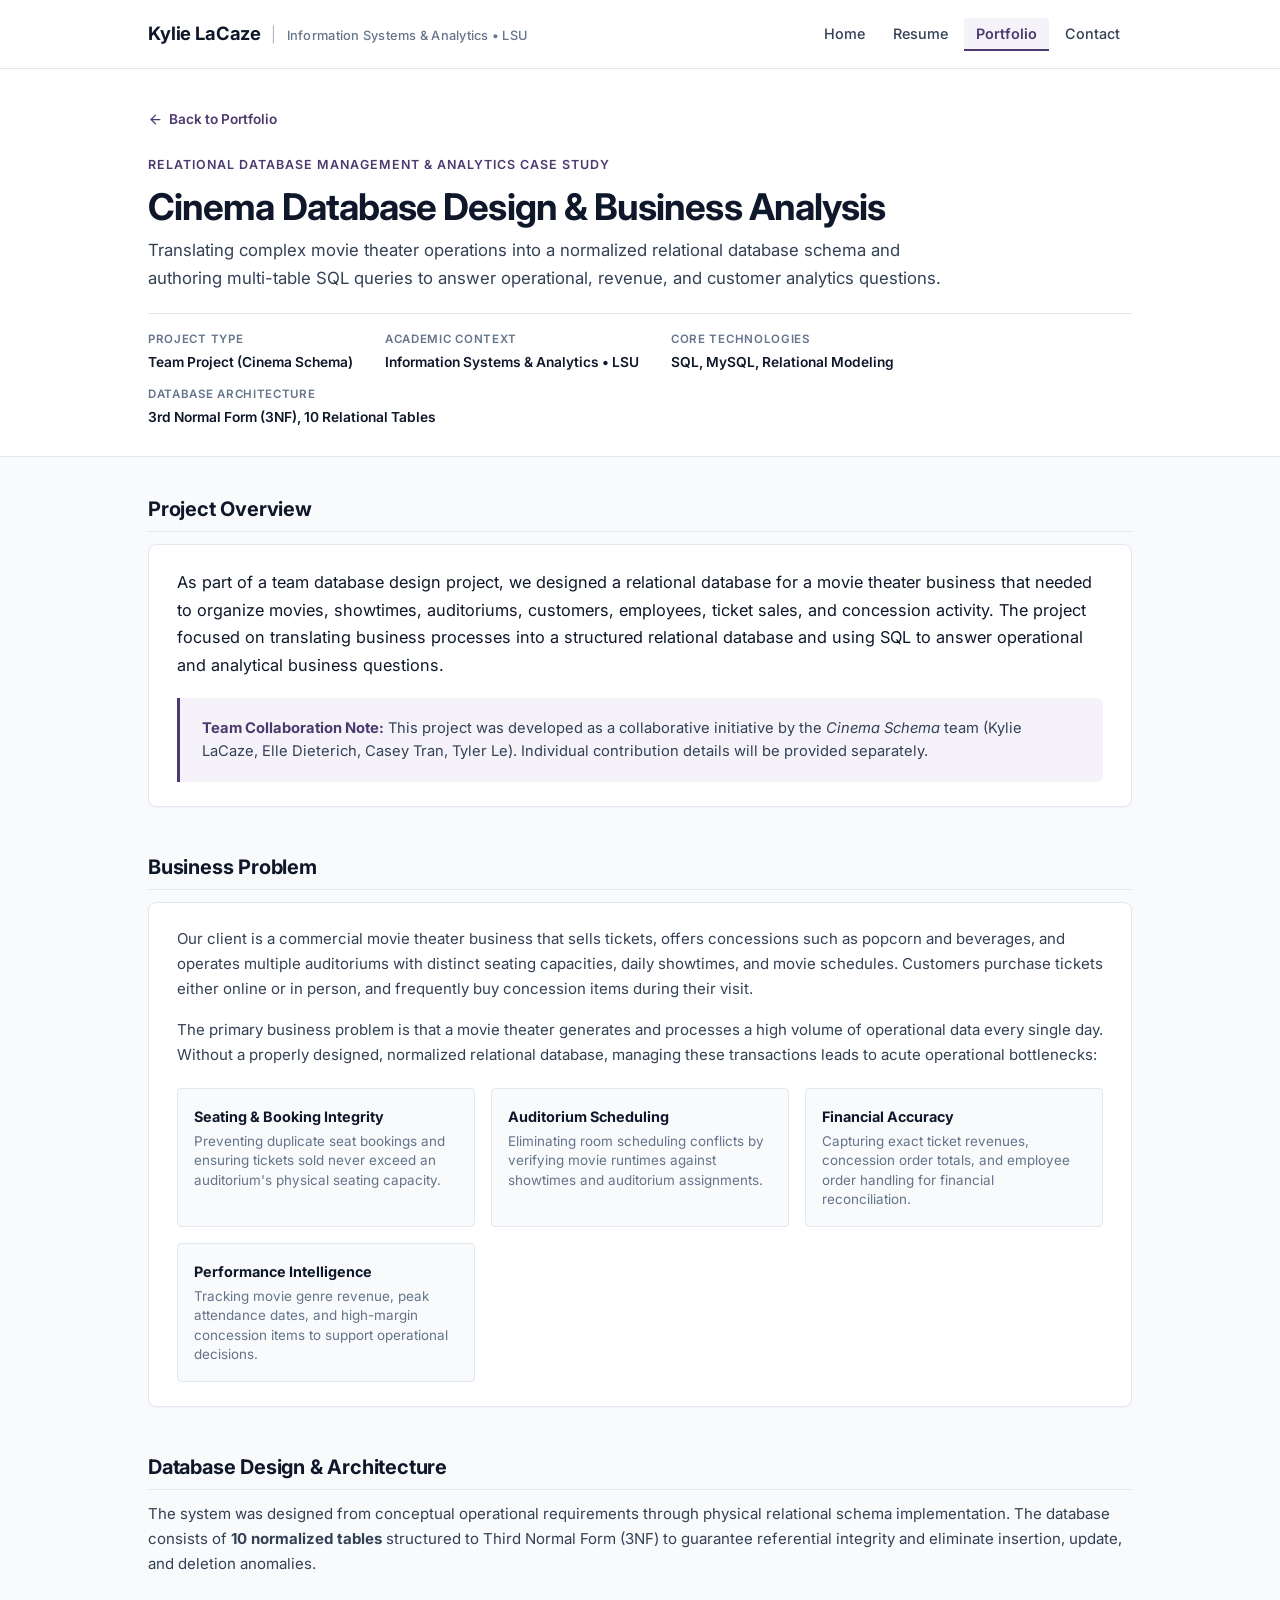
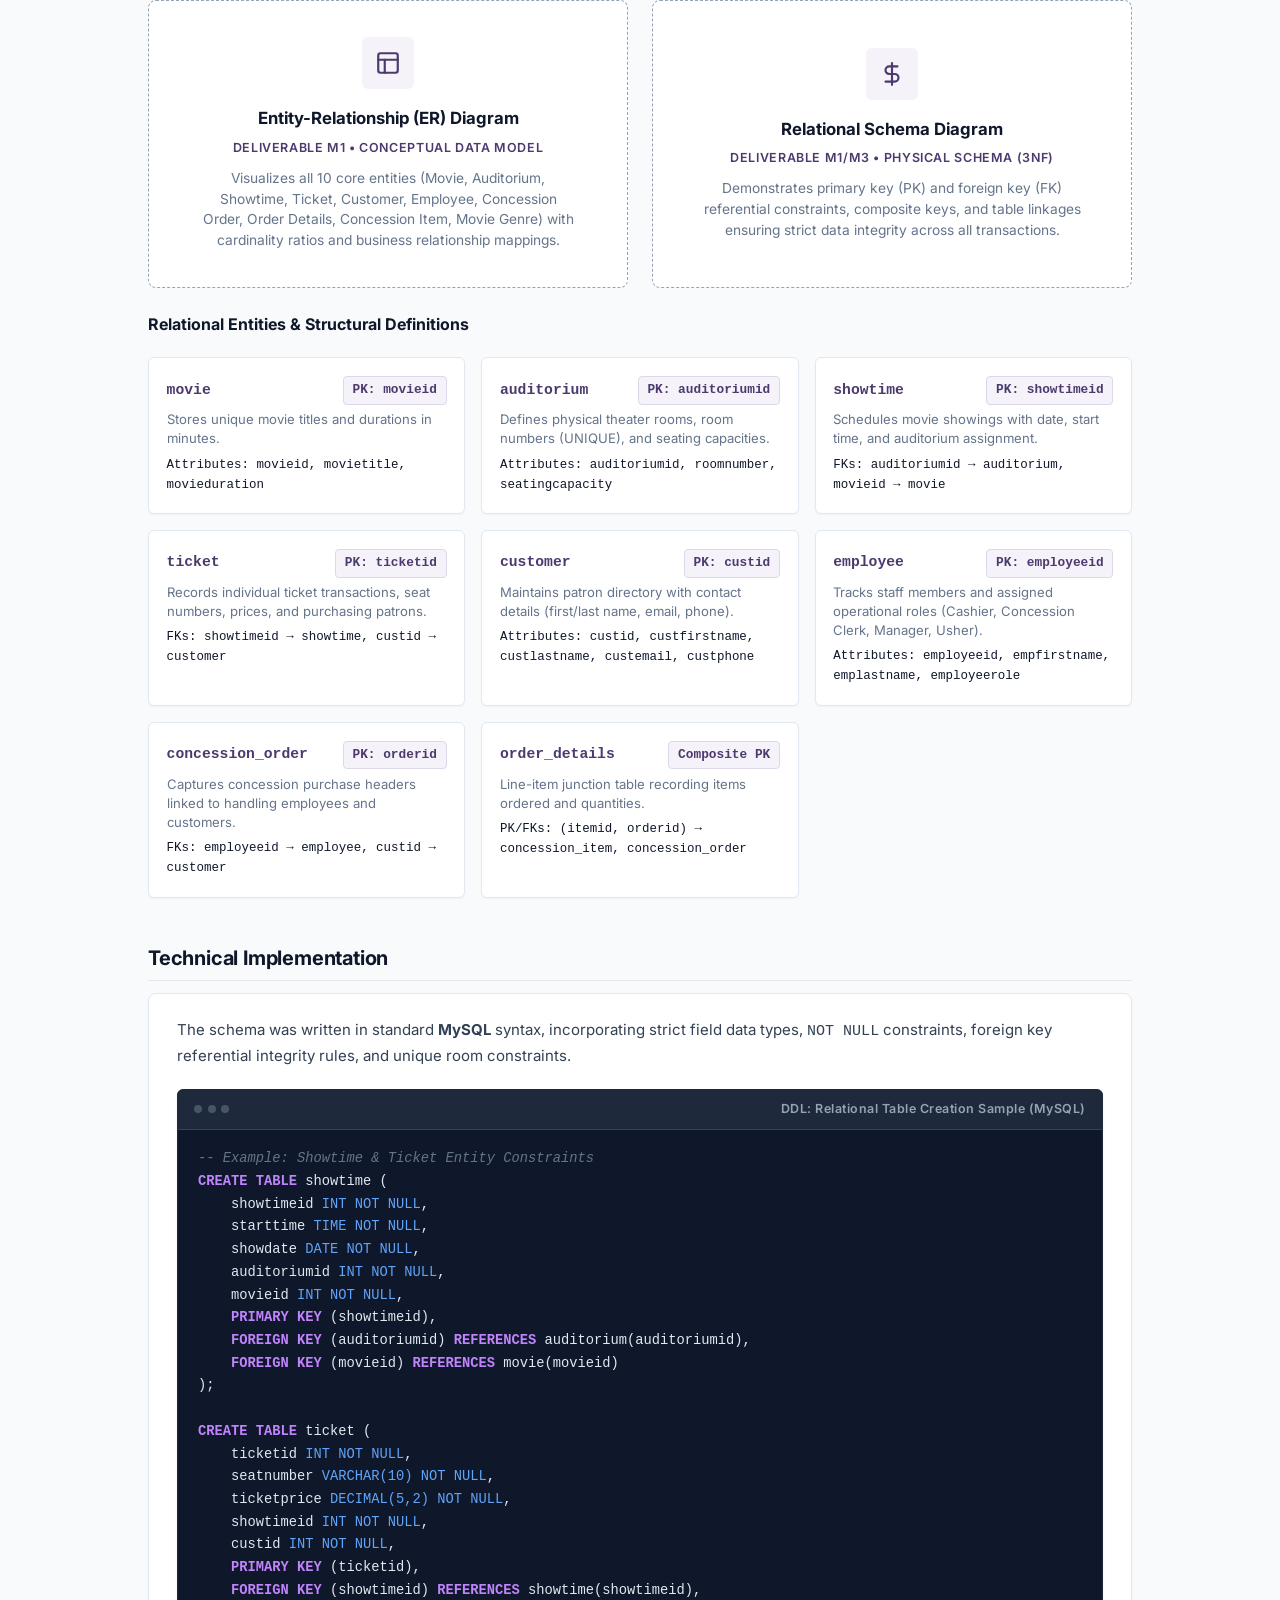
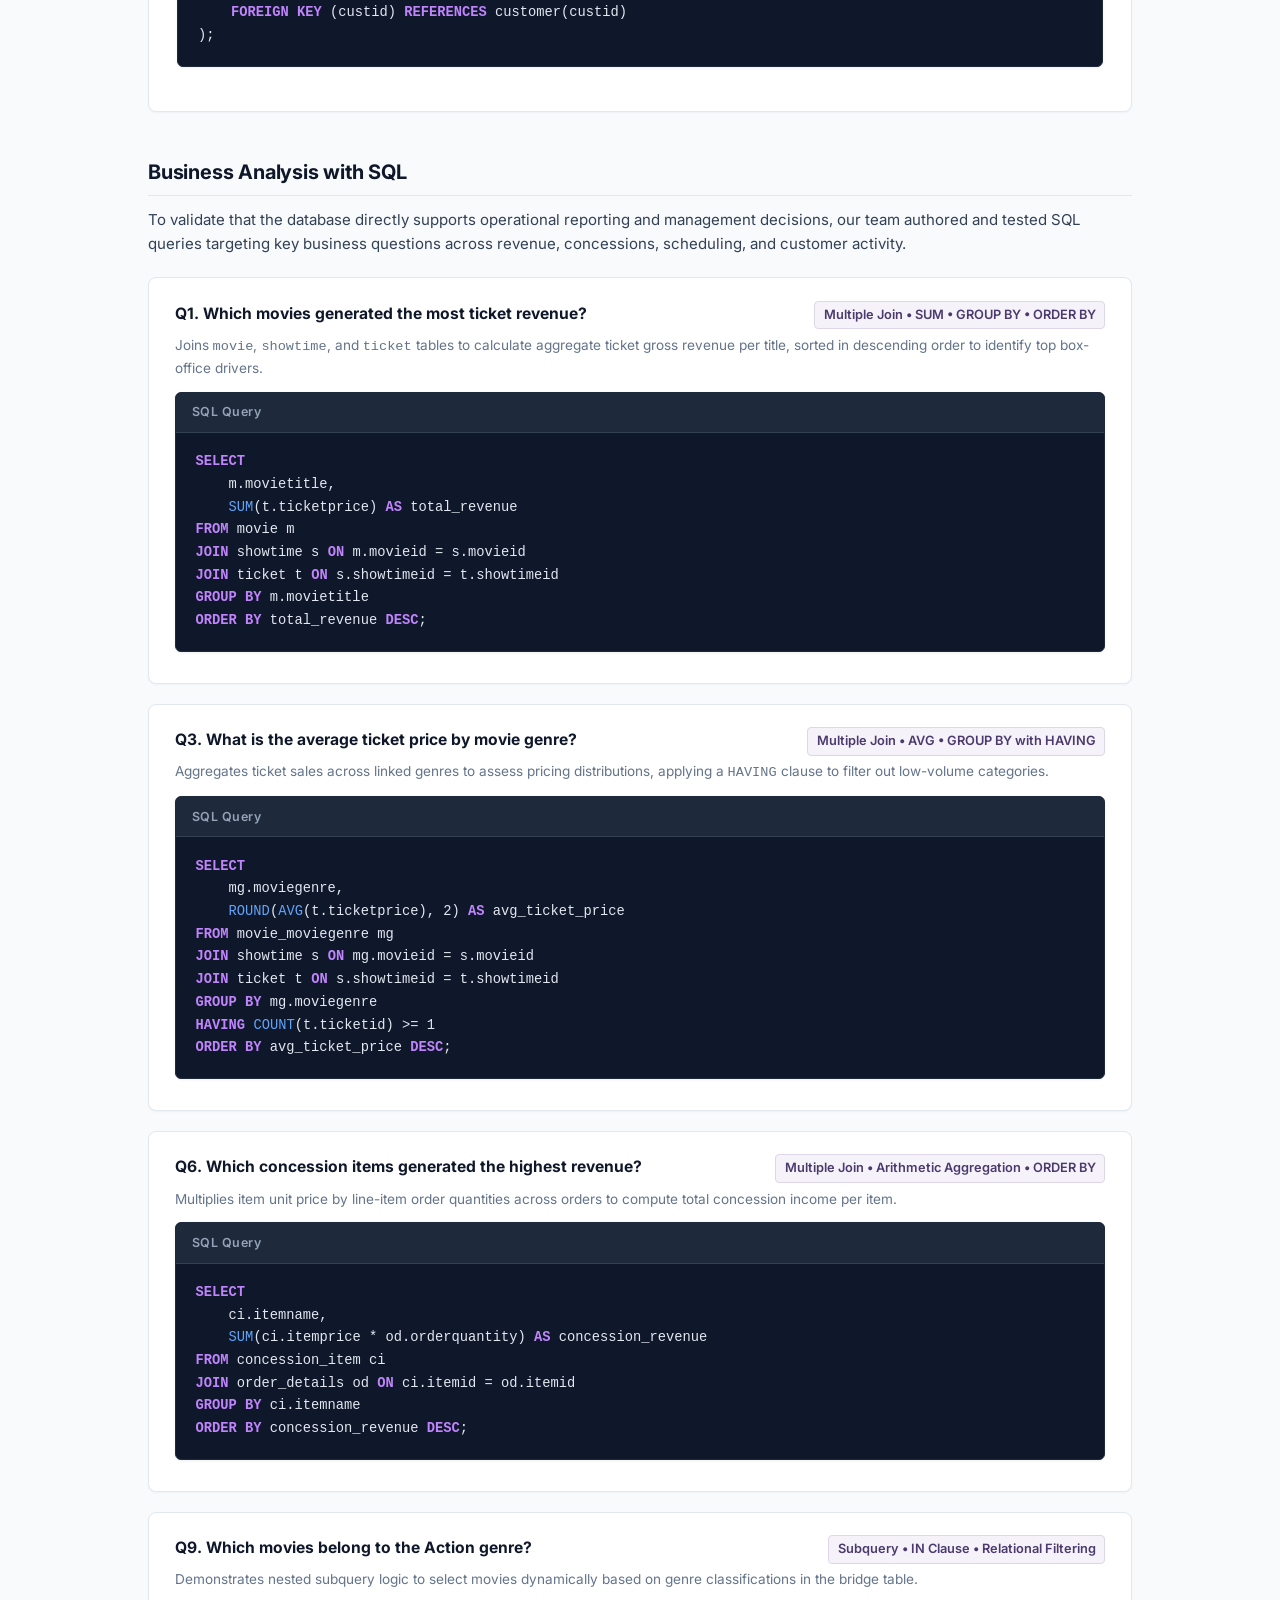
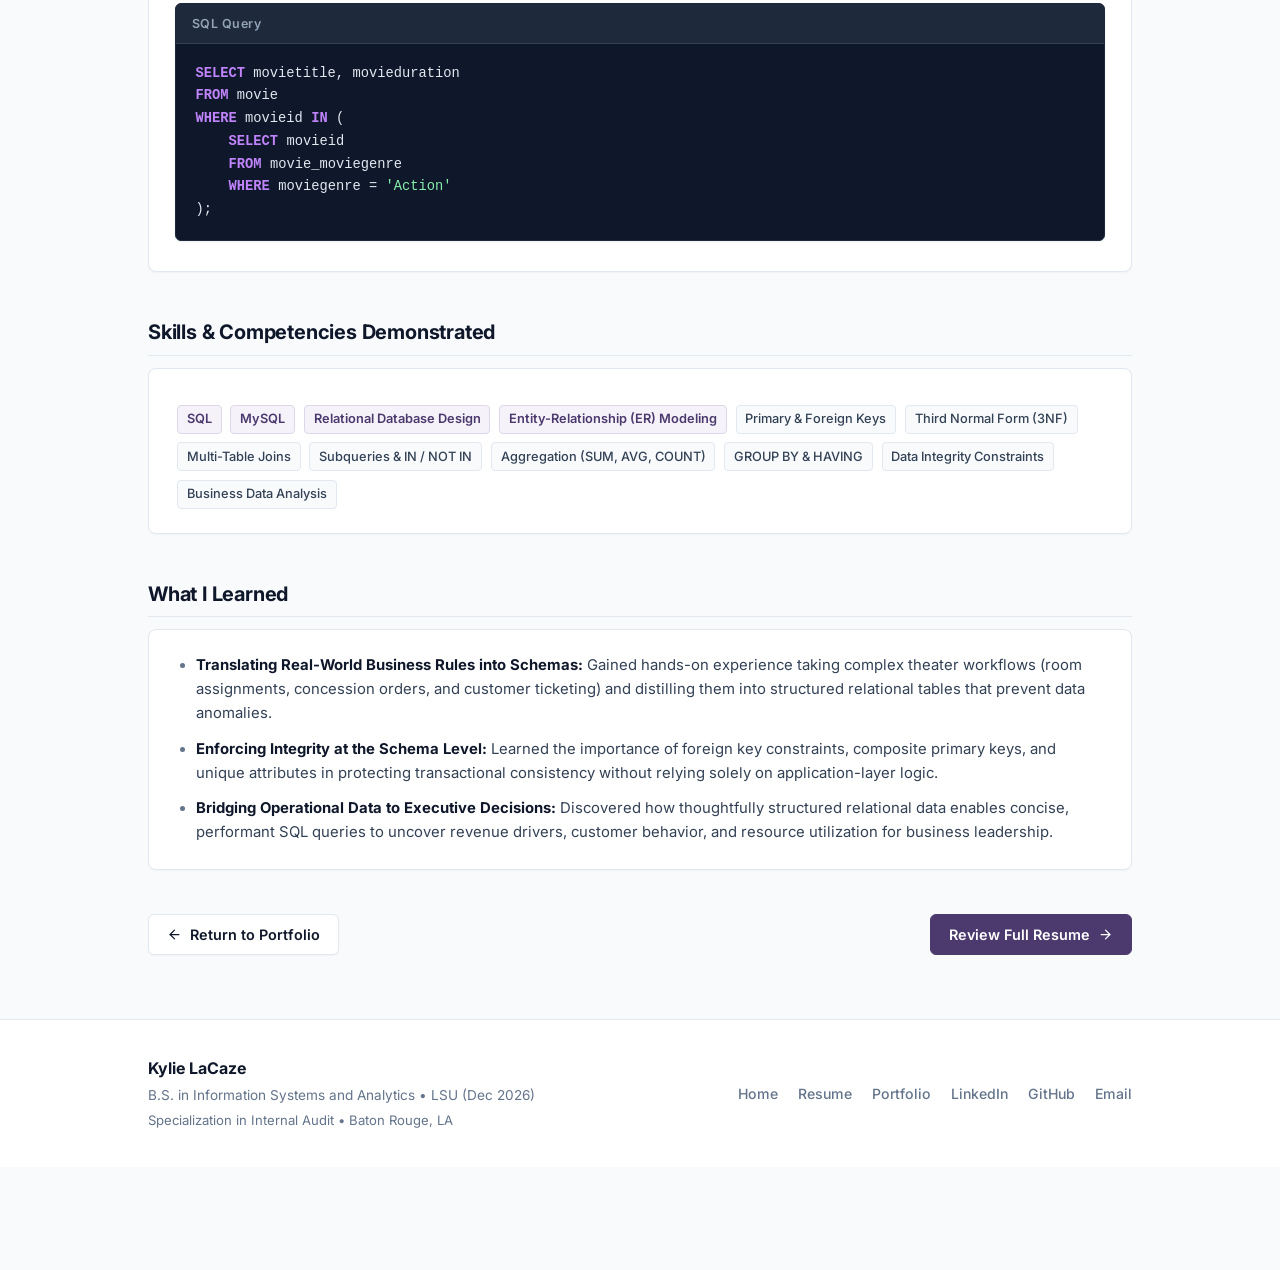
==== cinema-database.html @ 8ef296c7 "Refine portfolio layout and project structure ISDS 4125 Vibe code" ====
<!DOCTYPE html>
<html lang="en">
<head>
  <meta charset="UTF-8">
  <meta name="viewport" content="width=device-width, initial-scale=1.0">
  <meta name="description" content="Cinema Database Design & Business Analysis Case Study by Kylie LaCaze. Relational schema design, normalization, and SQL analytical querying for a multi-auditorium movie theater business.">
  <title>Cinema Database Design &amp; Business Analysis | Kylie LaCaze</title>
  
  <!-- Google Fonts: Inter -->
  <link rel="preconnect" href="https://fonts.googleapis.com">
  <link rel="preconnect" href="https://fonts.gstatic.com" crossorigin>
  <link href="https://fonts.googleapis.com/css2?family=Inter:wght@400;500;600;700&display=swap" rel="stylesheet">
  
  <!-- Stylesheet -->
  <link rel="stylesheet" href="styles.css">
</head>
<body>

  <!-- Site Navigation -->
  <header class="site-header">
    <div class="container">
      <nav class="site-nav">
        <a href="index.html" class="nav-brand">
          <span class="brand-name">Kylie LaCaze</span>
          <span class="brand-divider">|</span>
          <span class="brand-tagline">Information Systems &amp; Analytics • LSU</span>
        </a>
        <ul class="nav-links">
          <li><a href="index.html" class="nav-link">Home</a></li>
          <li><a href="resume.html" class="nav-link">Resume</a></li>
          <li><a href="portfolio.html" class="nav-link active">Portfolio</a></li>
          <li><a href="index.html#contact" class="nav-link">Contact</a></li>
        </ul>
      </nav>
    </div>
  </header>

  <!-- Main Content -->
  <main class="main-content">
    <!-- Case Study Header -->
    <header class="case-study-hero">
      <div class="container">
        <div class="breadcrumb-nav">
          <a href="portfolio.html" class="breadcrumb-link">
            <svg viewBox="0 0 24 24" width="15" height="15" fill="none" stroke="currentColor" stroke-width="2" stroke-linecap="round" stroke-linejoin="round" aria-hidden="true"><line x1="19" y1="12" x2="5" y2="12"></line><polyline points="12 19 5 12 12 5"></polyline></svg>
            <span>Back to Portfolio</span>
          </a>
        </div>

        <div class="eyebrow-tag">
          <span>Relational Database Management &amp; Analytics Case Study</span>
        </div>
        <h1 class="page-title" style="margin-bottom: 0.5rem;">Cinema Database Design &amp; Business Analysis</h1>
        <p class="page-subtitle" style="max-width: 820px; margin-bottom: 0;">
          Translating complex movie theater operations into a normalized relational database schema and authoring multi-table SQL queries to answer operational, revenue, and customer analytics questions.
        </p>

        <!-- Project Metadata Grid -->
        <div class="case-study-meta-grid">
          <div class="case-meta-item">
            <span class="case-meta-label">Project Type</span>
            <span class="case-meta-value">Team Project (Cinema Schema)</span>
          </div>
          <div class="case-meta-item">
            <span class="case-meta-label">Academic Context</span>
            <span class="case-meta-value">Information Systems &amp; Analytics &bull; LSU</span>
          </div>
          <div class="case-meta-item">
            <span class="case-meta-label">Core Technologies</span>
            <span class="case-meta-value">SQL, MySQL, Relational Modeling</span>
          </div>
          <div class="case-meta-item">
            <span class="case-meta-label">Database Architecture</span>
            <span class="case-meta-value">3rd Normal Form (3NF), 10 Relational Tables</span>
          </div>
        </div>
      </div>
    </header>

    <div class="container">
      <!-- Section 1: Project Overview -->
      <section class="case-study-section">
        <h2 class="case-section-title">Project Overview</h2>
        <div class="card" style="padding: 1.5rem 1.75rem;">
          <p class="card-body" style="font-size: 1.02rem; line-height: 1.7; color: var(--color-text-strong);">
            As part of a team database design project, we designed a relational database for a movie theater business that needed to organize movies, showtimes, auditoriums, customers, employees, ticket sales, and concession activity. The project focused on translating business processes into a structured relational database and using SQL to answer operational and analytical business questions.
          </p>
          <div class="callout-box" style="margin-bottom: 0; margin-top: 1.15rem;">
            <strong>Team Collaboration Note:</strong> This project was developed as a collaborative initiative by the <em>Cinema Schema</em> team (Kylie LaCaze, Elle Dieterich, Casey Tran, Tyler Le). Individual contribution details will be provided separately.
          </div>
        </div>
      </section>

      <!-- Section 2: Business Problem -->
      <section class="case-study-section">
        <h2 class="case-section-title">Business Problem</h2>
        <div class="card" style="padding: 1.5rem 1.75rem;">
          <p class="card-body" style="margin-bottom: 1rem;">
            Our client is a commercial movie theater business that sells tickets, offers concessions such as popcorn and beverages, and operates multiple auditoriums with distinct seating capacities, daily showtimes, and movie schedules. Customers purchase tickets either online or in person, and frequently buy concession items during their visit.
          </p>
          <p class="card-body" style="margin-bottom: 1.25rem;">
            The primary business problem is that a movie theater generates and processes a high volume of operational data every single day. Without a properly designed, normalized relational database, managing these transactions leads to acute operational bottlenecks:
          </p>
          
          <div style="display: grid; grid-template-columns: repeat(auto-fit, minmax(230px, 1fr)); gap: 1rem;">
            <div style="background-color: var(--color-bg-page); border: 1px solid var(--color-border); border-radius: var(--radius-sm); padding: 1rem;">
              <div style="font-weight: 700; color: var(--color-text-strong); font-size: 0.9rem; margin-bottom: 0.25rem;">Seating &amp; Booking Integrity</div>
              <p style="font-size: 0.84rem; color: var(--color-text-muted); line-height: 1.45;">Preventing duplicate seat bookings and ensuring tickets sold never exceed an auditorium's physical seating capacity.</p>
            </div>
            <div style="background-color: var(--color-bg-page); border: 1px solid var(--color-border); border-radius: var(--radius-sm); padding: 1rem;">
              <div style="font-weight: 700; color: var(--color-text-strong); font-size: 0.9rem; margin-bottom: 0.25rem;">Auditorium Scheduling</div>
              <p style="font-size: 0.84rem; color: var(--color-text-muted); line-height: 1.45;">Eliminating room scheduling conflicts by verifying movie runtimes against showtimes and auditorium assignments.</p>
            </div>
            <div style="background-color: var(--color-bg-page); border: 1px solid var(--color-border); border-radius: var(--radius-sm); padding: 1rem;">
              <div style="font-weight: 700; color: var(--color-text-strong); font-size: 0.9rem; margin-bottom: 0.25rem;">Financial Accuracy</div>
              <p style="font-size: 0.84rem; color: var(--color-text-muted); line-height: 1.45;">Capturing exact ticket revenues, concession order totals, and employee order handling for financial reconciliation.</p>
            </div>
            <div style="background-color: var(--color-bg-page); border: 1px solid var(--color-border); border-radius: var(--radius-sm); padding: 1rem;">
              <div style="font-weight: 700; color: var(--color-text-strong); font-size: 0.9rem; margin-bottom: 0.25rem;">Performance Intelligence</div>
              <p style="font-size: 0.84rem; color: var(--color-text-muted); line-height: 1.45;">Tracking movie genre revenue, peak attendance dates, and high-margin concession items to support operational decisions.</p>
            </div>
          </div>
        </div>
      </section>

      <!-- Section 3: Database Design (ERD & Schema Placeholders) -->
      <section class="case-study-section">
        <h2 class="case-section-title">Database Design &amp; Architecture</h2>
        <p class="card-body" style="margin-bottom: 1.25rem;">
          The system was designed from conceptual operational requirements through physical relational schema implementation. The database consists of <strong>10 normalized tables</strong> structured to Third Normal Form (3NF) to guarantee referential integrity and eliminate insertion, update, and deletion anomalies.
        </p>

        <!-- Placeholders for ER Diagram and Relational Schema Diagram -->
        <div class="diagram-placeholder-grid">
          <!-- ERD Placeholder -->
          <div class="diagram-placeholder-card">
            <div class="diagram-icon-wrap">
              <svg viewBox="0 0 24 24" fill="none" stroke="currentColor" stroke-width="2" stroke-linecap="round" stroke-linejoin="round" aria-hidden="true"><rect x="3" y="3" width="18" height="18" rx="2" ry="2"></rect><line x1="3" y1="9" x2="21" y2="9"></line><line x1="9" y1="21" x2="9" y2="9"></line></svg>
            </div>
            <h3 class="diagram-placeholder-title">Entity-Relationship (ER) Diagram</h3>
            <div class="diagram-placeholder-spec">Deliverable M1 &bull; Conceptual Data Model</div>
            <p class="diagram-placeholder-desc">
              Visualizes all 10 core entities (Movie, Auditorium, Showtime, Ticket, Customer, Employee, Concession Order, Order Details, Concession Item, Movie Genre) with cardinality ratios and business relationship mappings.
            </p>
          </div>

          <!-- Relational Schema Placeholder -->
          <div class="diagram-placeholder-card">
            <div class="diagram-icon-wrap">
              <svg viewBox="0 0 24 24" fill="none" stroke="currentColor" stroke-width="2" stroke-linecap="round" stroke-linejoin="round" aria-hidden="true"><path d="M12 2v20M17 5H9.5a3.5 3.5 0 0 0 0 7h5a3.5 3.5 0 0 1 0 7H6"></path></svg>
            </div>
            <h3 class="diagram-placeholder-title">Relational Schema Diagram</h3>
            <div class="diagram-placeholder-spec">Deliverable M1/M3 &bull; Physical Schema (3NF)</div>
            <p class="diagram-placeholder-desc">
              Demonstrates primary key (PK) and foreign key (FK) referential constraints, composite keys, and table linkages ensuring strict data integrity across all transactions.
            </p>
          </div>
        </div>

        <!-- Schema Table Architecture Summary -->
        <h3 style="font-size: 1rem; font-weight: 700; color: var(--color-text-strong); margin: 1.5rem 0 0.5rem;">Relational Entities &amp; Structural Definitions</h3>
        <div class="schema-table-list">
          <div class="schema-table-card">
            <div class="schema-table-name"><span>movie</span> <span class="tech-chip accent">PK: movieid</span></div>
            <div class="schema-table-desc">Stores unique movie titles and durations in minutes.</div>
            <div class="schema-table-keys">Attributes: movieid, movietitle, movieduration</div>
          </div>
          <div class="schema-table-card">
            <div class="schema-table-name"><span>auditorium</span> <span class="tech-chip accent">PK: auditoriumid</span></div>
            <div class="schema-table-desc">Defines physical theater rooms, room numbers (UNIQUE), and seating capacities.</div>
            <div class="schema-table-keys">Attributes: auditoriumid, roomnumber, seatingcapacity</div>
          </div>
          <div class="schema-table-card">
            <div class="schema-table-name"><span>showtime</span> <span class="tech-chip accent">PK: showtimeid</span></div>
            <div class="schema-table-desc">Schedules movie showings with date, start time, and auditorium assignment.</div>
            <div class="schema-table-keys">FKs: auditoriumid &rarr; auditorium, movieid &rarr; movie</div>
          </div>
          <div class="schema-table-card">
            <div class="schema-table-name"><span>ticket</span> <span class="tech-chip accent">PK: ticketid</span></div>
            <div class="schema-table-desc">Records individual ticket transactions, seat numbers, prices, and purchasing patrons.</div>
            <div class="schema-table-keys">FKs: showtimeid &rarr; showtime, custid &rarr; customer</div>
          </div>
          <div class="schema-table-card">
            <div class="schema-table-name"><span>customer</span> <span class="tech-chip accent">PK: custid</span></div>
            <div class="schema-table-desc">Maintains patron directory with contact details (first/last name, email, phone).</div>
            <div class="schema-table-keys">Attributes: custid, custfirstname, custlastname, custemail, custphone</div>
          </div>
          <div class="schema-table-card">
            <div class="schema-table-name"><span>employee</span> <span class="tech-chip accent">PK: employeeid</span></div>
            <div class="schema-table-desc">Tracks staff members and assigned operational roles (Cashier, Concession Clerk, Manager, Usher).</div>
            <div class="schema-table-keys">Attributes: employeeid, empfirstname, emplastname, employeerole</div>
          </div>
          <div class="schema-table-card">
            <div class="schema-table-name"><span>concession_order</span> <span class="tech-chip accent">PK: orderid</span></div>
            <div class="schema-table-desc">Captures concession purchase headers linked to handling employees and customers.</div>
            <div class="schema-table-keys">FKs: employeeid &rarr; employee, custid &rarr; customer</div>
          </div>
          <div class="schema-table-card">
            <div class="schema-table-name"><span>order_details</span> <span class="tech-chip accent">Composite PK</span></div>
            <div class="schema-table-desc">Line-item junction table recording items ordered and quantities.</div>
            <div class="schema-table-keys">PK/FKs: (itemid, orderid) &rarr; concession_item, concession_order</div>
          </div>
        </div>
      </section>

      <!-- Section 4: Technical Implementation -->
      <section class="case-study-section">
        <h2 class="case-section-title">Technical Implementation</h2>
        <div class="card" style="padding: 1.5rem 1.75rem;">
          <p class="card-body" style="margin-bottom: 0.75rem;">
            The schema was written in standard <strong>MySQL</strong> syntax, incorporating strict field data types, <code>NOT NULL</code> constraints, foreign key referential integrity rules, and unique room constraints. 
          </p>
          
          <div class="code-window">
            <div class="code-window-header">
              <div class="code-window-dots">
                <span class="code-window-dot"></span>
                <span class="code-window-dot"></span>
                <span class="code-window-dot"></span>
              </div>
              <span>DDL: Relational Table Creation Sample (MySQL)</span>
            </div>
            <pre><code><span class="code-comment">-- Example: Showtime &amp; Ticket Entity Constraints</span>
<span class="code-keyword">CREATE TABLE</span> showtime (
    showtimeid <span class="code-function">INT NOT NULL</span>,
    starttime <span class="code-function">TIME NOT NULL</span>,
    showdate <span class="code-function">DATE NOT NULL</span>,
    auditoriumid <span class="code-function">INT NOT NULL</span>,
    movieid <span class="code-function">INT NOT NULL</span>,
    <span class="code-keyword">PRIMARY KEY</span> (showtimeid),
    <span class="code-keyword">FOREIGN KEY</span> (auditoriumid) <span class="code-keyword">REFERENCES</span> auditorium(auditoriumid),
    <span class="code-keyword">FOREIGN KEY</span> (movieid) <span class="code-keyword">REFERENCES</span> movie(movieid)
);

<span class="code-keyword">CREATE TABLE</span> ticket (
    ticketid <span class="code-function">INT NOT NULL</span>,
    seatnumber <span class="code-function">VARCHAR(10) NOT NULL</span>,
    ticketprice <span class="code-function">DECIMAL(5,2) NOT NULL</span>,
    showtimeid <span class="code-function">INT NOT NULL</span>,
    custid <span class="code-function">INT NOT NULL</span>,
    <span class="code-keyword">PRIMARY KEY</span> (ticketid),
    <span class="code-keyword">FOREIGN KEY</span> (showtimeid) <span class="code-keyword">REFERENCES</span> showtime(showtimeid),
    <span class="code-keyword">FOREIGN KEY</span> (custid) <span class="code-keyword">REFERENCES</span> customer(custid)
);</code></pre>
          </div>
        </div>
      </section>

      <!-- Section 5: Business Analysis with SQL -->
      <section class="case-study-section">
        <h2 class="case-section-title">Business Analysis with SQL</h2>
        <p class="card-body" style="margin-bottom: 1.25rem;">
          To validate that the database directly supports operational reporting and management decisions, our team authored and tested SQL queries targeting key business questions across revenue, concessions, scheduling, and customer activity.
        </p>

        <!-- Query 1: Movie Revenue -->
        <div class="card" style="margin-bottom: 1.25rem; padding: 1.4rem 1.6rem;">
          <div style="display: flex; justify-content: space-between; align-items: baseline; flex-wrap: wrap; gap: 0.5rem; margin-bottom: 0.35rem;">
            <h3 style="font-size: 0.98rem; font-weight: 700; color: var(--color-text-strong);">Q1. Which movies generated the most ticket revenue?</h3>
            <span class="tech-chip accent">Multiple Join &bull; SUM &bull; GROUP BY &bull; ORDER BY</span>
          </div>
          <p style="font-size: 0.85rem; color: var(--color-text-muted); margin-bottom: 0.75rem;">
            Joins <code>movie</code>, <code>showtime</code>, and <code>ticket</code> tables to calculate aggregate ticket gross revenue per title, sorted in descending order to identify top box-office drivers.
          </p>
          <div class="code-window" style="margin: 0.5rem 0;">
            <div class="code-window-header"><span>SQL Query</span></div>
            <pre><code><span class="code-keyword">SELECT</span> 
    m.movietitle, 
    <span class="code-function">SUM</span>(t.ticketprice) <span class="code-keyword">AS</span> total_revenue
<span class="code-keyword">FROM</span> movie m
<span class="code-keyword">JOIN</span> showtime s <span class="code-keyword">ON</span> m.movieid = s.movieid
<span class="code-keyword">JOIN</span> ticket t <span class="code-keyword">ON</span> s.showtimeid = t.showtimeid
<span class="code-keyword">GROUP BY</span> m.movietitle
<span class="code-keyword">ORDER BY</span> total_revenue <span class="code-keyword">DESC</span>;</code></pre>
          </div>
        </div>

        <!-- Query 2: Average Ticket Price by Genre with HAVING -->
        <div class="card" style="margin-bottom: 1.25rem; padding: 1.4rem 1.6rem;">
          <div style="display: flex; justify-content: space-between; align-items: baseline; flex-wrap: wrap; gap: 0.5rem; margin-bottom: 0.35rem;">
            <h3 style="font-size: 0.98rem; font-weight: 700; color: var(--color-text-strong);">Q3. What is the average ticket price by movie genre?</h3>
            <span class="tech-chip accent">Multiple Join &bull; AVG &bull; GROUP BY with HAVING</span>
          </div>
          <p style="font-size: 0.85rem; color: var(--color-text-muted); margin-bottom: 0.75rem;">
            Aggregates ticket sales across linked genres to assess pricing distributions, applying a <code>HAVING</code> clause to filter out low-volume categories.
          </p>
          <div class="code-window" style="margin: 0.5rem 0;">
            <div class="code-window-header"><span>SQL Query</span></div>
            <pre><code><span class="code-keyword">SELECT</span> 
    mg.moviegenre, 
    <span class="code-function">ROUND</span>(<span class="code-function">AVG</span>(t.ticketprice), 2) <span class="code-keyword">AS</span> avg_ticket_price
<span class="code-keyword">FROM</span> movie_moviegenre mg
<span class="code-keyword">JOIN</span> showtime s <span class="code-keyword">ON</span> mg.movieid = s.movieid
<span class="code-keyword">JOIN</span> ticket t <span class="code-keyword">ON</span> s.showtimeid = t.showtimeid
<span class="code-keyword">GROUP BY</span> mg.moviegenre
<span class="code-keyword">HAVING</span> <span class="code-function">COUNT</span>(t.ticketid) &gt;= 1
<span class="code-keyword">ORDER BY</span> avg_ticket_price <span class="code-keyword">DESC</span>;</code></pre>
          </div>
        </div>

        <!-- Query 3: Concession Sales Revenue -->
        <div class="card" style="margin-bottom: 1.25rem; padding: 1.4rem 1.6rem;">
          <div style="display: flex; justify-content: space-between; align-items: baseline; flex-wrap: wrap; gap: 0.5rem; margin-bottom: 0.35rem;">
            <h3 style="font-size: 0.98rem; font-weight: 700; color: var(--color-text-strong);">Q6. Which concession items generated the highest revenue?</h3>
            <span class="tech-chip accent">Multiple Join &bull; Arithmetic Aggregation &bull; ORDER BY</span>
          </div>
          <p style="font-size: 0.85rem; color: var(--color-text-muted); margin-bottom: 0.75rem;">
            Multiplies item unit price by line-item order quantities across orders to compute total concession income per item.
          </p>
          <div class="code-window" style="margin: 0.5rem 0;">
            <div class="code-window-header"><span>SQL Query</span></div>
            <pre><code><span class="code-keyword">SELECT</span> 
    ci.itemname, 
    <span class="code-function">SUM</span>(ci.itemprice * od.orderquantity) <span class="code-keyword">AS</span> concession_revenue
<span class="code-keyword">FROM</span> concession_item ci
<span class="code-keyword">JOIN</span> order_details od <span class="code-keyword">ON</span> ci.itemid = od.itemid
<span class="code-keyword">GROUP BY</span> ci.itemname
<span class="code-keyword">ORDER BY</span> concession_revenue <span class="code-keyword">DESC</span>;</code></pre>
          </div>
        </div>

        <!-- Query 4: Filtering with Subqueries -->
        <div class="card" style="padding: 1.4rem 1.6rem;">
          <div style="display: flex; justify-content: space-between; align-items: baseline; flex-wrap: wrap; gap: 0.5rem; margin-bottom: 0.35rem;">
            <h3 style="font-size: 0.98rem; font-weight: 700; color: var(--color-text-strong);">Q9. Which movies belong to the Action genre?</h3>
            <span class="tech-chip accent">Subquery &bull; IN Clause &bull; Relational Filtering</span>
          </div>
          <p style="font-size: 0.85rem; color: var(--color-text-muted); margin-bottom: 0.75rem;">
            Demonstrates nested subquery logic to select movies dynamically based on genre classifications in the bridge table.
          </p>
          <div class="code-window" style="margin: 0.5rem 0;">
            <div class="code-window-header"><span>SQL Query</span></div>
            <pre><code><span class="code-keyword">SELECT</span> movietitle, movieduration
<span class="code-keyword">FROM</span> movie
<span class="code-keyword">WHERE</span> movieid <span class="code-keyword">IN</span> (
    <span class="code-keyword">SELECT</span> movieid 
    <span class="code-keyword">FROM</span> movie_moviegenre 
    <span class="code-keyword">WHERE</span> moviegenre = <span class="code-string">'Action'</span>
);</code></pre>
          </div>
        </div>
      </section>

      <!-- Section 6: Skills Demonstrated -->
      <section class="case-study-section">
        <h2 class="case-section-title">Skills &amp; Competencies Demonstrated</h2>
        <div class="card" style="padding: 1.5rem 1.75rem;">
          <div class="tag-group" style="gap: 0.55rem;">
            <span class="tech-chip accent">SQL</span>
            <span class="tech-chip accent">MySQL</span>
            <span class="tech-chip accent">Relational Database Design</span>
            <span class="tech-chip accent">Entity-Relationship (ER) Modeling</span>
            <span class="tech-chip">Primary &amp; Foreign Keys</span>
            <span class="tech-chip">Third Normal Form (3NF)</span>
            <span class="tech-chip">Multi-Table Joins</span>
            <span class="tech-chip">Subqueries &amp; IN / NOT IN</span>
            <span class="tech-chip">Aggregation (SUM, AVG, COUNT)</span>
            <span class="tech-chip">GROUP BY &amp; HAVING</span>
            <span class="tech-chip">Data Integrity Constraints</span>
            <span class="tech-chip">Business Data Analysis</span>
          </div>
        </div>
      </section>

      <!-- Section 7: What I Learned -->
      <section class="case-study-section">
        <h2 class="case-section-title">What I Learned</h2>
        <div class="card" style="padding: 1.5rem 1.75rem;">
          <ul class="experience-bullets" style="gap: 0.75rem;">
            <li>
              <strong>Translating Real-World Business Rules into Schemas:</strong> Gained hands-on experience taking complex theater workflows (room assignments, concession orders, and customer ticketing) and distilling them into structured relational tables that prevent data anomalies.
            </li>
            <li>
              <strong>Enforcing Integrity at the Schema Level:</strong> Learned the importance of foreign key constraints, composite primary keys, and unique attributes in protecting transactional consistency without relying solely on application-layer logic.
            </li>
            <li>
              <strong>Bridging Operational Data to Executive Decisions:</strong> Discovered how thoughtfully structured relational data enables concise, performant SQL queries to uncover revenue drivers, customer behavior, and resource utilization for business leadership.
            </li>
          </ul>
        </div>
      </section>

      <!-- Bottom Navigation Links -->
      <div style="margin-top: 2.5rem; display: flex; justify-content: space-between; align-items: center; flex-wrap: wrap; gap: 1rem;">
        <a href="portfolio.html" class="btn btn-secondary">
          <svg viewBox="0 0 24 24" width="15" height="15" fill="none" stroke="currentColor" stroke-width="2" stroke-linecap="round" stroke-linejoin="round" aria-hidden="true"><line x1="19" y1="12" x2="5" y2="12"></line><polyline points="12 19 5 12 12 5"></polyline></svg>
          <span>Return to Portfolio</span>
        </a>
        <a href="resume.html" class="btn btn-primary">
          <span>Review Full Resume</span>
          <svg viewBox="0 0 24 24" width="15" height="15" fill="none" stroke="currentColor" stroke-width="2" stroke-linecap="round" stroke-linejoin="round" aria-hidden="true"><line x1="5" y1="12" x2="19" y2="12"></line><polyline points="12 5 19 12 12 19"></polyline></svg>
        </a>
      </div>
    </div>
  </main>

  <!-- Site Footer -->
  <footer class="site-footer">
    <div class="container">
      <div class="footer-content">
        <div class="footer-brand">
          <div class="footer-name">Kylie LaCaze</div>
          <div class="footer-tagline">B.S. in Information Systems and Analytics • LSU (Dec 2026)</div>
          <div class="footer-tagline" style="font-size: 0.82rem;">Specialization in Internal Audit • Baton Rouge, LA</div>
        </div>
        <ul class="footer-links">
          <li><a href="index.html" class="footer-link">Home</a></li>
          <li><a href="resume.html" class="footer-link">Resume</a></li>
          <li><a href="portfolio.html" class="footer-link">Portfolio</a></li>
          <li><a href="https://www.linkedin.com" target="_blank" rel="noopener noreferrer" class="footer-link">LinkedIn</a></li>
          <li><a href="https://github.com/Kylielacaze" target="_blank" rel="noopener noreferrer" class="footer-link">GitHub</a></li>
          <li><a href="mailto:kylielacaze@yahoo.com" class="footer-link">Email</a></li>
        </ul>
      </div>
    </div>
  </footer>

</body>
</html>
---- styles.css ----
/* ==========================================================================
   Design System & CSS Custom Properties
   Formal, Recruiter-Focused Executive Portfolio & Digital Resume
   Specialization: Information Systems, Internal Audit & Analytics
   ========================================================================== */

:root {
  --font-family: 'Inter', system-ui, -apple-system, BlinkMacSystemFont, 'Segoe UI', Roboto, Oxygen, Ubuntu, Cantarell, sans-serif;
  
  /* Primary Text & Neutrals (High Contrast & Legibility) */
  --color-text-strong: #0f172a;      /* Deep Slate / Charcoal for Headings */
  --color-text-body: #334155;        /* Neutral Slate 700 for Body text */
  --color-text-muted: #64748b;       /* Slate 500 for secondary descriptions */
  --color-text-subtle: #94a3b8;      /* Slate 400 for subtle borders/meta */
  
  /* Background Layers */
  --color-bg-page: #f8fafc;          /* Ultra-light neutral page wash */
  --color-bg-surface: #ffffff;       /* Pure white for cards and modules */
  --color-bg-subtle: #f1f5f9;        /* Light neutral tint for tags/coursework */
  --color-bg-contrast: #0f172a;      /* Dark charcoal for high contrast */

  /* Selective Corporate Lavender / Plum Accent */
  --color-primary: #4c3a6e;          /* Executive Slate Violet */
  --color-primary-hover: #382954;    /* Deep Plum Hover */
  --color-primary-light: #f5f3f9;    /* Ultra-light lavender accent wash */
  --color-primary-border: #ded7e9;   /* Soft lavender border accent */
  --color-primary-focus: rgba(76, 58, 110, 0.15);

  /* Academic & Professional Accents */
  --color-academic-accent: #334155;
  --color-distinction-bg: #fdfbf7;
  --color-distinction-border: #e9e2cf;
  --color-distinction-text: #78350f;
  
  /* Clean Structured Borders */
  --color-border: #e2e8f0;           /* Clean Slate 200 */
  --color-border-hover: #cbd5e1;     /* Slate 300 */
  --color-border-dark: #94a3b8;      /* Slate 400 */

  /* Restrained Elevation & Shadows */
  --shadow-xs: 0 1px 2px 0 rgba(15, 23, 42, 0.04);
  --shadow-sm: 0 1px 3px 0 rgba(15, 23, 42, 0.06), 0 1px 2px -1px rgba(15, 23, 42, 0.04);
  --shadow-md: 0 4px 6px -1px rgba(15, 23, 42, 0.07), 0 2px 4px -2px rgba(15, 23, 42, 0.05);
  
  /* Understated Geometric Radii (No bubbly pill shapes) */
  --radius-sm: 4px;
  --radius-md: 6px;
  --radius-lg: 8px;
  
  --container-max-width: 1040px;
  --transition-fast: all 0.15s ease-in-out;
}

/* Base Reset & Core Typography */
* {
  margin: 0;
  padding: 0;
  box-sizing: border-box;
}

html {
  scroll-behavior: smooth;
}

body {
  font-family: var(--font-family);
  background-color: var(--color-bg-page);
  color: var(--color-text-body);
  line-height: 1.6;
  -webkit-font-smoothing: antialiased;
  -moz-osx-font-smoothing: grayscale;
  display: flex;
  flex-direction: column;
  min-height: 100vh;
}

/* Links */
a {
  color: var(--color-primary);
  text-decoration: none;
  transition: var(--transition-fast);
}

a:hover {
  color: var(--color-primary-hover);
}

/* Layout Container */
.container {
  width: 100%;
  max-width: var(--container-max-width);
  margin: 0 auto;
  padding: 0 1.75rem;
}

/* ==========================================================================
   Navigation Bar (Clean, Minimal, Text-Focused)
   ========================================================================== */
.site-header {
  background-color: #ffffff;
  border-bottom: 1px solid var(--color-border);
  position: sticky;
  top: 0;
  z-index: 100;
  box-shadow: 0 1px 2px 0 rgba(0, 0, 0, 0.02);
}

.site-nav {
  display: flex;
  justify-content: space-between;
  align-items: center;
  height: 68px;
}

.nav-brand {
  display: flex;
  align-items: baseline;
  gap: 0.65rem;
  color: var(--color-text-strong);
  font-weight: 700;
  letter-spacing: -0.01em;
}

.nav-brand .brand-name {
  font-size: 1.15rem;
  color: var(--color-text-strong);
}

.nav-brand .brand-divider {
  color: var(--color-border-dark);
  font-size: 0.95rem;
  font-weight: 300;
}

.nav-brand .brand-tagline {
  font-size: 0.8rem;
  font-weight: 500;
  color: var(--color-text-muted);
  letter-spacing: 0.02em;
}

.nav-links {
  display: flex;
  align-items: center;
  list-style: none;
  gap: 0.25rem;
}

.nav-link {
  font-size: 0.9rem;
  font-weight: 500;
  color: var(--color-text-body);
  padding: 0.45rem 0.75rem;
  border-radius: var(--radius-sm);
  transition: var(--transition-fast);
}

.nav-link:hover {
  color: var(--color-primary);
  background-color: var(--color-bg-subtle);
}

.nav-link.active {
  color: var(--color-primary);
  font-weight: 600;
  background-color: var(--color-primary-light);
  border-bottom: 2px solid var(--color-primary);
  border-radius: var(--radius-sm) var(--radius-sm) 0 0;
}

/* ==========================================================================
   Buttons & Controls (Understated, Structured, Professional)
   ========================================================================== */
.btn-group {
  display: flex;
  flex-wrap: wrap;
  gap: 0.75rem;
  align-items: center;
}

.btn {
  display: inline-flex;
  align-items: center;
  justify-content: center;
  gap: 0.45rem;
  font-size: 0.9rem;
  font-weight: 600;
  padding: 0.6rem 1.15rem;
  border-radius: var(--radius-md);
  border: 1px solid transparent;
  cursor: pointer;
  transition: var(--transition-fast);
  text-decoration: none;
  line-height: 1.4;
}

.btn svg {
  width: 15px;
  height: 15px;
  flex-shrink: 0;
}

.btn-primary {
  background-color: var(--color-primary);
  color: #ffffff;
  border-color: var(--color-primary);
}

.btn-primary:hover {
  background-color: var(--color-primary-hover);
  border-color: var(--color-primary-hover);
  color: #ffffff;
}

.btn-secondary {
  background-color: #ffffff;
  color: var(--color-text-strong);
  border-color: var(--color-border);
  box-shadow: var(--shadow-xs);
}

.btn-secondary:hover {
  background-color: var(--color-bg-subtle);
  border-color: var(--color-border-hover);
  color: var(--color-primary);
}

/* ==========================================================================
   Hero Section
   ========================================================================== */
.hero-section {
  padding: 3.25rem 0 2.5rem;
  background-color: #ffffff;
  border-bottom: 1px solid var(--color-border);
}

.hero-grid {
  display: flex;
  align-items: flex-start;
  justify-content: space-between;
  gap: 3rem;
}

.hero-content {
  flex: 1;
  min-width: 0;
}

.eyebrow-tag {
  display: inline-flex;
  align-items: center;
  gap: 0.4rem;
  font-size: 0.78rem;
  font-weight: 600;
  color: var(--color-primary);
  text-transform: uppercase;
  letter-spacing: 0.08em;
  margin-bottom: 0.65rem;
}

.hero-title, .page-title {
  font-size: 2.3rem;
  font-weight: 700;
  color: var(--color-text-strong);
  line-height: 1.2;
  letter-spacing: -0.025em;
  margin-bottom: 0.75rem;
}

.hero-subtitle, .page-subtitle {
  font-size: 1.05rem;
  color: var(--color-text-body);
  line-height: 1.65;
  margin-bottom: 1.35rem;
}

/* Recruiter Contact & Meta Quick Bar */
.recruiter-meta-bar {
  display: flex;
  flex-wrap: wrap;
  align-items: center;
  gap: 0.6rem 1.25rem;
  padding: 0.85rem 1.15rem;
  background-color: var(--color-bg-page);
  border: 1px solid var(--color-border);
  border-radius: var(--radius-md);
  margin-bottom: 1.5rem;
  font-size: 0.88rem;
}

.meta-item {
  display: inline-flex;
  align-items: center;
  gap: 0.45rem;
  color: var(--color-text-body);
}

.meta-item svg {
  width: 15px;
  height: 15px;
  color: var(--color-text-muted);
  flex-shrink: 0;
}

.meta-item a {
  color: var(--color-text-strong);
  font-weight: 500;
}

.meta-item a:hover {
  color: var(--color-primary);
  text-decoration: underline;
}

.meta-divider {
  width: 1px;
  height: 14px;
  background-color: var(--color-border);
}

.meta-highlight {
  font-weight: 600;
  color: var(--color-text-strong);
}

.honor-tag {
  font-size: 0.78rem;
  font-weight: 600;
  color: var(--color-distinction-text);
  background-color: var(--color-distinction-bg);
  border: 1px solid var(--color-distinction-border);
  padding: 0.15rem 0.5rem;
  border-radius: var(--radius-sm);
}

/* Headshot Frame (Formal, Clean Border, Subdued Elevation) */
.hero-image-wrap {
  flex-shrink: 0;
}

.hero-headshot {
  width: 210px;
  height: 210px;
  object-fit: cover;
  border-radius: var(--radius-lg);
  border: 1px solid var(--color-border);
  box-shadow: var(--shadow-md);
  display: block;
}

/* ==========================================================================
   Page Headers (Subpages: Resume, Projects)
   ========================================================================== */
.page-header {
  padding: 2.5rem 0 1.75rem;
  border-bottom: 1px solid var(--color-border);
  margin-bottom: 2rem;
  background-color: #ffffff;
}

.page-header-content {
  display: flex;
  justify-content: space-between;
  align-items: flex-end;
  flex-wrap: wrap;
  gap: 1.5rem;
}

/* ==========================================================================
   Sections & Content Layout
   ========================================================================== */
.main-content {
  flex: 1;
  padding-bottom: 4rem;
}

.content-section {
  margin-top: 3rem;
}

.section-header {
  margin-bottom: 1.25rem;
  border-bottom: 1px solid var(--color-border);
  padding-bottom: 0.65rem;
}

.section-title {
  font-size: 1.35rem;
  font-weight: 700;
  color: var(--color-text-strong);
  letter-spacing: -0.015em;
  display: flex;
  align-items: center;
  gap: 0.6rem;
}

.section-desc {
  font-size: 0.92rem;
  color: var(--color-text-muted);
  margin-top: 0.2rem;
}

/* Structured Cards & Panels */
.card {
  background-color: var(--color-bg-surface);
  border: 1px solid var(--color-border);
  border-radius: var(--radius-lg);
  padding: 1.75rem;
  box-shadow: var(--shadow-xs);
  transition: var(--transition-fast);
}

.card:hover {
  border-color: var(--color-border-hover);
}

.card-title {
  font-size: 1.12rem;
  font-weight: 700;
  color: var(--color-text-strong);
  letter-spacing: -0.01em;
  margin-bottom: 0.35rem;
}

.card-subtitle {
  font-size: 0.88rem;
  font-weight: 600;
  color: var(--color-primary);
  margin-bottom: 0.65rem;
  text-transform: uppercase;
  letter-spacing: 0.04em;
}

.card-body {
  font-size: 0.94rem;
  color: var(--color-text-body);
  line-height: 1.65;
}

.card-grid-2 {
  display: grid;
  grid-template-columns: repeat(2, 1fr);
  gap: 1.35rem;
}

/* Understated Tags & Chips (No loud pill bubbles) */
.tag-group {
  display: flex;
  flex-wrap: wrap;
  gap: 0.4rem;
  margin-top: 0.75rem;
}

.tech-chip {
  font-size: 0.8rem;
  font-weight: 500;
  color: var(--color-text-body);
  background-color: var(--color-bg-page);
  border: 1px solid var(--color-border);
  border-radius: var(--radius-sm);
  padding: 0.2rem 0.55rem;
}

.tech-chip.accent {
  background-color: var(--color-primary-light);
  border-color: var(--color-primary-border);
  color: var(--color-primary);
  font-weight: 600;
}

/* ==========================================================================
   Skills Section (Structured Multi-Column Competencies)
   ========================================================================== */
.skills-container {
  display: grid;
  grid-template-columns: repeat(3, 1fr);
  gap: 1.25rem;
}

.skill-card {
  background-color: #ffffff;
  border: 1px solid var(--color-border);
  border-radius: var(--radius-lg);
  padding: 1.4rem;
  box-shadow: var(--shadow-xs);
}

.skill-header {
  border-bottom: 1px solid var(--color-border);
  padding-bottom: 0.65rem;
  margin-bottom: 0.85rem;
}

.skill-header h3 {
  font-size: 0.98rem;
  font-weight: 700;
  color: var(--color-text-strong);
  letter-spacing: -0.01em;
}

.skill-list {
  list-style: none;
  display: flex;
  flex-direction: column;
  gap: 0.6rem;
}

.skill-item {
  display: flex;
  flex-direction: column;
  gap: 0.15rem;
}

.skill-name {
  font-size: 0.88rem;
  font-weight: 600;
  color: var(--color-text-strong);
}

.skill-desc {
  font-size: 0.8rem;
  color: var(--color-text-muted);
  line-height: 1.4;
}

/* Certifications & Distinctions Block */
.credentials-panel {
  margin-top: 1.25rem;
  background-color: #ffffff;
  border: 1px solid var(--color-border);
  border-radius: var(--radius-lg);
  padding: 1.4rem 1.6rem;
}

.credentials-grid {
  display: grid;
  grid-template-columns: repeat(auto-fit, minmax(280px, 1fr));
  gap: 1rem;
  margin-top: 0.85rem;
}

.credential-entry {
  display: flex;
  align-items: flex-start;
  gap: 0.75rem;
}

.credential-entry svg {
  width: 17px;
  height: 17px;
  color: var(--color-primary);
  flex-shrink: 0;
  margin-top: 0.15rem;
}

.credential-text .cred-title {
  font-size: 0.9rem;
  font-weight: 600;
  color: var(--color-text-strong);
}

.credential-text .cred-sub {
  font-size: 0.8rem;
  color: var(--color-text-muted);
}

/* ==========================================================================
   Experience & Resume Components (Corporate / Big Four Timeline)
   ========================================================================== */
.resume-section {
  margin-bottom: 2.25rem;
}

.experience-card {
  background-color: #ffffff;
  border: 1px solid var(--color-border);
  border-radius: var(--radius-lg);
  padding: 1.75rem 2rem;
  box-shadow: var(--shadow-xs);
  margin-bottom: 1.25rem;
}

.experience-item {
  padding-bottom: 1.75rem;
  margin-bottom: 1.75rem;
  border-bottom: 1px solid var(--color-border);
}

.experience-item:last-child {
  padding-bottom: 0;
  margin-bottom: 0;
  border-bottom: none;
}

.experience-header {
  display: flex;
  justify-content: space-between;
  align-items: baseline;
  flex-wrap: wrap;
  gap: 0.5rem;
  margin-bottom: 0.25rem;
}

.experience-title {
  font-size: 1.15rem;
  font-weight: 700;
  color: var(--color-text-strong);
}

.experience-date {
  font-size: 0.85rem;
  font-weight: 600;
  color: var(--color-text-muted);
}

.experience-company-line {
  display: flex;
  justify-content: space-between;
  align-items: center;
  font-size: 0.95rem;
  font-weight: 600;
  color: var(--color-primary);
  margin-bottom: 0.85rem;
}

.experience-location {
  font-size: 0.84rem;
  font-weight: 500;
  color: var(--color-text-muted);
}

.experience-bullets {
  list-style: disc;
  padding-left: 1.2rem;
  color: var(--color-text-body);
  font-size: 0.93rem;
  display: flex;
  flex-direction: column;
  gap: 0.55rem;
  line-height: 1.6;
}

.experience-bullets li::marker {
  color: var(--color-text-muted);
}

.experience-bullets strong {
  color: var(--color-text-strong);
}

/* Coursework Grid */
.coursework-container {
  display: grid;
  grid-template-columns: repeat(auto-fit, minmax(230px, 1fr));
  gap: 0.65rem;
}

.coursework-box {
  background-color: var(--color-bg-page);
  border: 1px solid var(--color-border);
  border-radius: var(--radius-sm);
  padding: 0.65rem 0.9rem;
  font-size: 0.88rem;
  font-weight: 500;
  color: var(--color-text-strong);
}

/* ==========================================================================
   Project Cards & Purposeful Interactive Disclosure (<details>)
   ========================================================================== */
.project-card {
  display: flex;
  flex-direction: column;
  justify-content: space-between;
  height: 100%;
}

.project-meta-line {
  font-size: 0.78rem;
  font-weight: 600;
  text-transform: uppercase;
  letter-spacing: 0.06em;
  color: var(--color-primary);
  margin-bottom: 0.5rem;
}

.project-section-subhead {
  font-size: 0.78rem;
  text-transform: uppercase;
  letter-spacing: 0.06em;
  font-weight: 600;
  color: var(--color-text-muted);
  margin-top: 1rem;
  margin-bottom: 0.35rem;
}

/* Interactive Accordion for In-Depth Scope & Workpaper Methodology */
.project-details {
  margin-top: 1rem;
  border-top: 1px solid var(--color-border);
  padding-top: 0.75rem;
}

.project-details summary {
  font-size: 0.85rem;
  font-weight: 600;
  color: var(--color-primary);
  cursor: pointer;
  list-style: none;
  display: flex;
  align-items: center;
  justify-content: space-between;
  padding: 0.4rem 0;
  user-select: none;
  transition: var(--transition-fast);
}

.project-details summary::-webkit-details-marker {
  display: none;
}

.project-details summary:hover {
  color: var(--color-primary-hover);
}

.summary-indicator {
  font-size: 0.8rem;
  color: var(--color-text-muted);
  display: inline-flex;
  align-items: center;
  gap: 0.3rem;
}

.summary-indicator svg {
  width: 14px;
  height: 14px;
  transition: transform 0.2s ease;
}

.project-details[open] .summary-indicator svg {
  transform: rotate(180deg);
}

.project-details-content {
  padding: 0.75rem 0 0.25rem;
  font-size: 0.88rem;
  color: var(--color-text-body);
  line-height: 1.55;
}

/* ==========================================================================
   Contact Section
   ========================================================================== */
.contact-grid {
  display: grid;
  grid-template-columns: repeat(4, 1fr);
  gap: 1rem;
  margin-bottom: 1.5rem;
}

.contact-tile {
  background-color: var(--color-bg-page);
  border: 1px solid var(--color-border);
  border-radius: var(--radius-md);
  padding: 1.15rem;
  text-align: left;
  transition: var(--transition-fast);
}

.contact-tile:hover {
  border-color: var(--color-primary-border);
  background-color: var(--color-primary-light);
}

.contact-tile .tile-label {
  font-size: 0.74rem;
  font-weight: 600;
  text-transform: uppercase;
  letter-spacing: 0.06em;
  color: var(--color-text-muted);
  margin-bottom: 0.35rem;
  display: flex;
  align-items: center;
  gap: 0.4rem;
}

.contact-tile .tile-label svg {
  width: 14px;
  height: 14px;
}

.contact-tile .tile-value {
  font-size: 0.92rem;
  font-weight: 600;
  color: var(--color-text-strong);
  word-break: break-all;
}

.contact-tile .tile-value a {
  color: var(--color-text-strong);
}

.contact-tile:hover .tile-value a {
  color: var(--color-primary);
}

/* ==========================================================================
   Footer
   ========================================================================== */
.site-footer {
  background-color: #ffffff;
  border-top: 1px solid var(--color-border);
  padding: 2.25rem 0;
  margin-top: auto;
}

.footer-content {
  display: flex;
  justify-content: space-between;
  align-items: center;
  flex-wrap: wrap;
  gap: 1.5rem;
}

.footer-brand {
  display: flex;
  flex-direction: column;
  gap: 0.2rem;
}

.footer-name {
  font-weight: 700;
  color: var(--color-text-strong);
  font-size: 1rem;
}

.footer-tagline {
  font-size: 0.85rem;
  color: var(--color-text-muted);
}

.footer-links {
  display: flex;
  align-items: center;
  gap: 1.25rem;
  list-style: none;
}

.footer-link {
  font-size: 0.88rem;
  font-weight: 500;
  color: var(--color-text-muted);
}

.footer-link:hover {
  color: var(--color-primary);
}

/* ==========================================================================
   Case Study & Portfolio Styles
   ========================================================================== */
.case-study-hero {
  padding: 2.5rem 0 1.75rem;
  border-bottom: 1px solid var(--color-border);
  margin-bottom: 2.25rem;
  background-color: #ffffff;
}

.breadcrumb-nav {
  margin-bottom: 1rem;
}

.breadcrumb-link {
  display: inline-flex;
  align-items: center;
  gap: 0.4rem;
  font-size: 0.85rem;
  font-weight: 600;
  color: var(--color-primary);
}

.breadcrumb-link:hover {
  color: var(--color-primary-hover);
  text-decoration: underline;
}

.case-study-meta-grid {
  display: flex;
  flex-wrap: wrap;
  gap: 0.75rem 2rem;
  margin-top: 1.25rem;
  padding-top: 1rem;
  border-top: 1px solid var(--color-border);
  font-size: 0.86rem;
}

.case-meta-item {
  display: flex;
  flex-direction: column;
  gap: 0.15rem;
}

.case-meta-label {
  font-size: 0.72rem;
  text-transform: uppercase;
  letter-spacing: 0.06em;
  font-weight: 600;
  color: var(--color-text-muted);
}

.case-meta-value {
  font-weight: 600;
  color: var(--color-text-strong);
}

.case-study-section {
  margin-bottom: 2.75rem;
}

.case-section-title {
  font-size: 1.25rem;
  font-weight: 700;
  color: var(--color-text-strong);
  letter-spacing: -0.01em;
  margin-bottom: 0.75rem;
  padding-bottom: 0.4rem;
  border-bottom: 1px solid var(--color-border);
  display: flex;
  align-items: center;
  gap: 0.5rem;
}

.callout-box {
  background-color: var(--color-primary-light);
  border-left: 3px solid var(--color-primary);
  border-radius: 0 var(--radius-md) var(--radius-md) 0;
  padding: 1.15rem 1.4rem;
  margin: 1.25rem 0;
  font-size: 0.92rem;
  color: var(--color-text-body);
  line-height: 1.6;
}

.callout-box strong {
  color: var(--color-primary);
}

/* Professional Diagram Placeholders */
.diagram-placeholder-grid {
  display: grid;
  grid-template-columns: repeat(2, 1fr);
  gap: 1.5rem;
  margin: 1.5rem 0;
}

.diagram-placeholder-card {
  background-color: #ffffff;
  border: 1.5px dashed var(--color-border-dark);
  border-radius: var(--radius-lg);
  padding: 2.25rem 1.5rem;
  text-align: center;
  display: flex;
  flex-direction: column;
  align-items: center;
  justify-content: center;
  transition: var(--transition-fast);
}

.diagram-placeholder-card:hover {
  border-color: var(--color-primary);
  background-color: var(--color-bg-page);
}

.diagram-icon-wrap {
  width: 52px;
  height: 52px;
  border-radius: var(--radius-md);
  background-color: var(--color-primary-light);
  color: var(--color-primary);
  display: flex;
  align-items: center;
  justify-content: center;
  margin-bottom: 1rem;
}

.diagram-icon-wrap svg {
  width: 26px;
  height: 26px;
}

.diagram-placeholder-title {
  font-size: 1.05rem;
  font-weight: 700;
  color: var(--color-text-strong);
  margin-bottom: 0.35rem;
}

.diagram-placeholder-spec {
  font-size: 0.78rem;
  font-weight: 600;
  color: var(--color-primary);
  text-transform: uppercase;
  letter-spacing: 0.05em;
  margin-bottom: 0.65rem;
}

.diagram-placeholder-desc {
  font-size: 0.86rem;
  color: var(--color-text-muted);
  max-width: 380px;
  line-height: 1.5;
}

/* SQL Code Block Styling */
.code-window {
  background-color: #0f172a;
  border: 1px solid #1e293b;
  border-radius: var(--radius-md);
  margin: 1.25rem 0;
  overflow: hidden;
  box-shadow: var(--shadow-sm);
}

.code-window-header {
  background-color: #1e293b;
  padding: 0.6rem 1rem;
  display: flex;
  justify-content: space-between;
  align-items: center;
  font-size: 0.78rem;
  font-weight: 600;
  color: #94a3b8;
  letter-spacing: 0.04em;
  border-bottom: 1px solid #334155;
}

.code-window-dots {
  display: flex;
  gap: 0.35rem;
}

.code-window-dot {
  width: 8px;
  height: 8px;
  border-radius: 50%;
  background-color: #475569;
}

.code-window pre {
  padding: 1.15rem 1.25rem;
  overflow-x: auto;
  font-family: ui-monospace, SFMono-Regular, Menlo, Monaco, Consolas, "Liberation Mono", "Courier New", monospace;
  font-size: 0.86rem;
  line-height: 1.65;
  color: #e2e8f0;
}

.code-keyword {
  color: #c084fc; /* Soft purple */
  font-weight: 600;
}

.code-function {
  color: #60a5fa; /* Soft blue */
}

.code-string {
  color: #86efac; /* Soft green */
}

.code-comment {
  color: #64748b; /* Slate */
  font-style: italic;
}

/* Table Architecture Grid */
.schema-table-list {
  display: grid;
  grid-template-columns: repeat(auto-fit, minmax(260px, 1fr));
  gap: 1rem;
  margin: 1.25rem 0;
}

.schema-table-card {
  background-color: #ffffff;
  border: 1px solid var(--color-border);
  border-radius: var(--radius-md);
  padding: 1.1rem;
  box-shadow: var(--shadow-xs);
}

.schema-table-name {
  font-size: 0.92rem;
  font-weight: 700;
  color: var(--color-primary);
  font-family: ui-monospace, monospace;
  margin-bottom: 0.35rem;
  display: flex;
  align-items: center;
  justify-content: space-between;
}

.schema-table-desc {
  font-size: 0.82rem;
  color: var(--color-text-muted);
  line-height: 1.45;
}

.schema-table-keys {
  font-size: 0.78rem;
  color: var(--color-text-strong);
  margin-top: 0.45rem;
  font-family: ui-monospace, monospace;
}

/* Portfolio Card Layout */
.portfolio-grid {
  display: grid;
  grid-template-columns: repeat(2, 1fr);
  gap: 1.5rem;
}

.portfolio-card {
  background-color: #ffffff;
  border: 1px solid var(--color-border);
  border-radius: var(--radius-lg);
  padding: 1.75rem;
  box-shadow: var(--shadow-xs);
  display: flex;
  flex-direction: column;
  justify-content: space-between;
  transition: var(--transition-fast);
}

.portfolio-card:hover {
  border-color: var(--color-border-hover);
  box-shadow: var(--shadow-sm);
}

.portfolio-card-top {
  margin-bottom: 1.25rem;
}

.portfolio-card-bottom {
  border-top: 1px solid var(--color-border);
  padding-top: 1rem;
  display: flex;
  justify-content: space-between;
  align-items: center;
  flex-wrap: wrap;
  gap: 0.75rem;
}

/* ==========================================================================
   Print Styles (Optimized for PDF and Physical Paper Resumes)
   ========================================================================== */
@media print {
  .site-header,
  .site-footer,
  .btn,
  .no-print,
  .project-details summary {
    display: none !important;
  }
  
  body {
    background-color: #ffffff !important;
    color: #000000 !important;
    font-size: 10.5pt;
    line-height: 1.4;
  }
  
  .container {
    max-width: 100% !important;
    padding: 0 !important;
  }
  
  .page-header {
    background-color: transparent !important;
    padding: 0 0 1rem 0 !important;
    margin-bottom: 1.25rem !important;
    border-bottom: 1.5pt solid #000000 !important;
  }
  
  .page-title, .hero-title {
    font-size: 20pt !important;
    color: #000000 !important;
  }
  
  .recruiter-meta-bar {
    background: transparent !important;
    border: none !important;
    padding: 0 !important;
    margin-bottom: 0.5rem !important;
    gap: 0.75rem !important;
  }
  
  .experience-card, .card, .credentials-panel {
    border: none !important;
    box-shadow: none !important;
    padding: 0 !important;
    margin-bottom: 1.25rem !important;
    background: transparent !important;
  }
  
  .experience-title {
    font-size: 12pt !important;
    color: #000000 !important;
  }
  
  .experience-company-line {
    color: #000000 !important;
    font-weight: 600 !important;
  }
  
  .experience-bullets {
    gap: 0.25rem !important;
  }
  
  .section-header {
    border-bottom: 1pt solid #000000 !important;
    padding-bottom: 0.25rem !important;
    margin-bottom: 0.75rem !important;
  }
  
  .section-title {
    font-size: 13pt !important;
    color: #000000 !important;
    text-transform: uppercase;
    letter-spacing: 0.05em;
  }
  
  .coursework-box, .tech-chip {
    border: 0.5pt solid #888888 !important;
    background: transparent !important;
    color: #000000 !important;
  }
  
  .project-details[open] .project-details-content {
    display: block !important;
  }
}

/* ==========================================================================
   Responsive Breakpoints
   ========================================================================== */
@media (max-width: 960px) {
  .skills-container {
    grid-template-columns: 1fr;
  }
  
  .contact-grid {
    grid-template-columns: repeat(2, 1fr);
  }
}

@media (max-width: 820px) {
  .hero-title, .page-title {
    font-size: 1.95rem;
  }

  .hero-grid {
    flex-direction: column-reverse;
    align-items: flex-start;
    gap: 1.5rem;
  }

  .hero-headshot {
    width: 160px;
    height: 160px;
  }

  .card-grid-2 {
    grid-template-columns: 1fr;
  }

  .page-header-content {
    flex-direction: column;
    align-items: flex-start;
  }

  .footer-content {
    flex-direction: column;
    align-items: flex-start;
  }
}

@media (max-width: 640px) {
  .site-nav {
    flex-direction: column;
    height: auto;
    padding: 0.85rem 0;
    gap: 0.75rem;
    align-items: flex-start;
  }

  .nav-links {
    flex-wrap: wrap;
  }

  .recruiter-meta-bar {
    flex-direction: column;
    align-items: flex-start;
    gap: 0.5rem;
  }

  .meta-divider {
    display: none;
  }

  .btn-group {
    flex-direction: column;
    width: 100%;
  }

  .btn {
    width: 100%;
  }

  .experience-card, .card {
    padding: 1.25rem;
  }

  .contact-grid {
    grid-template-columns: 1fr;
  }
}
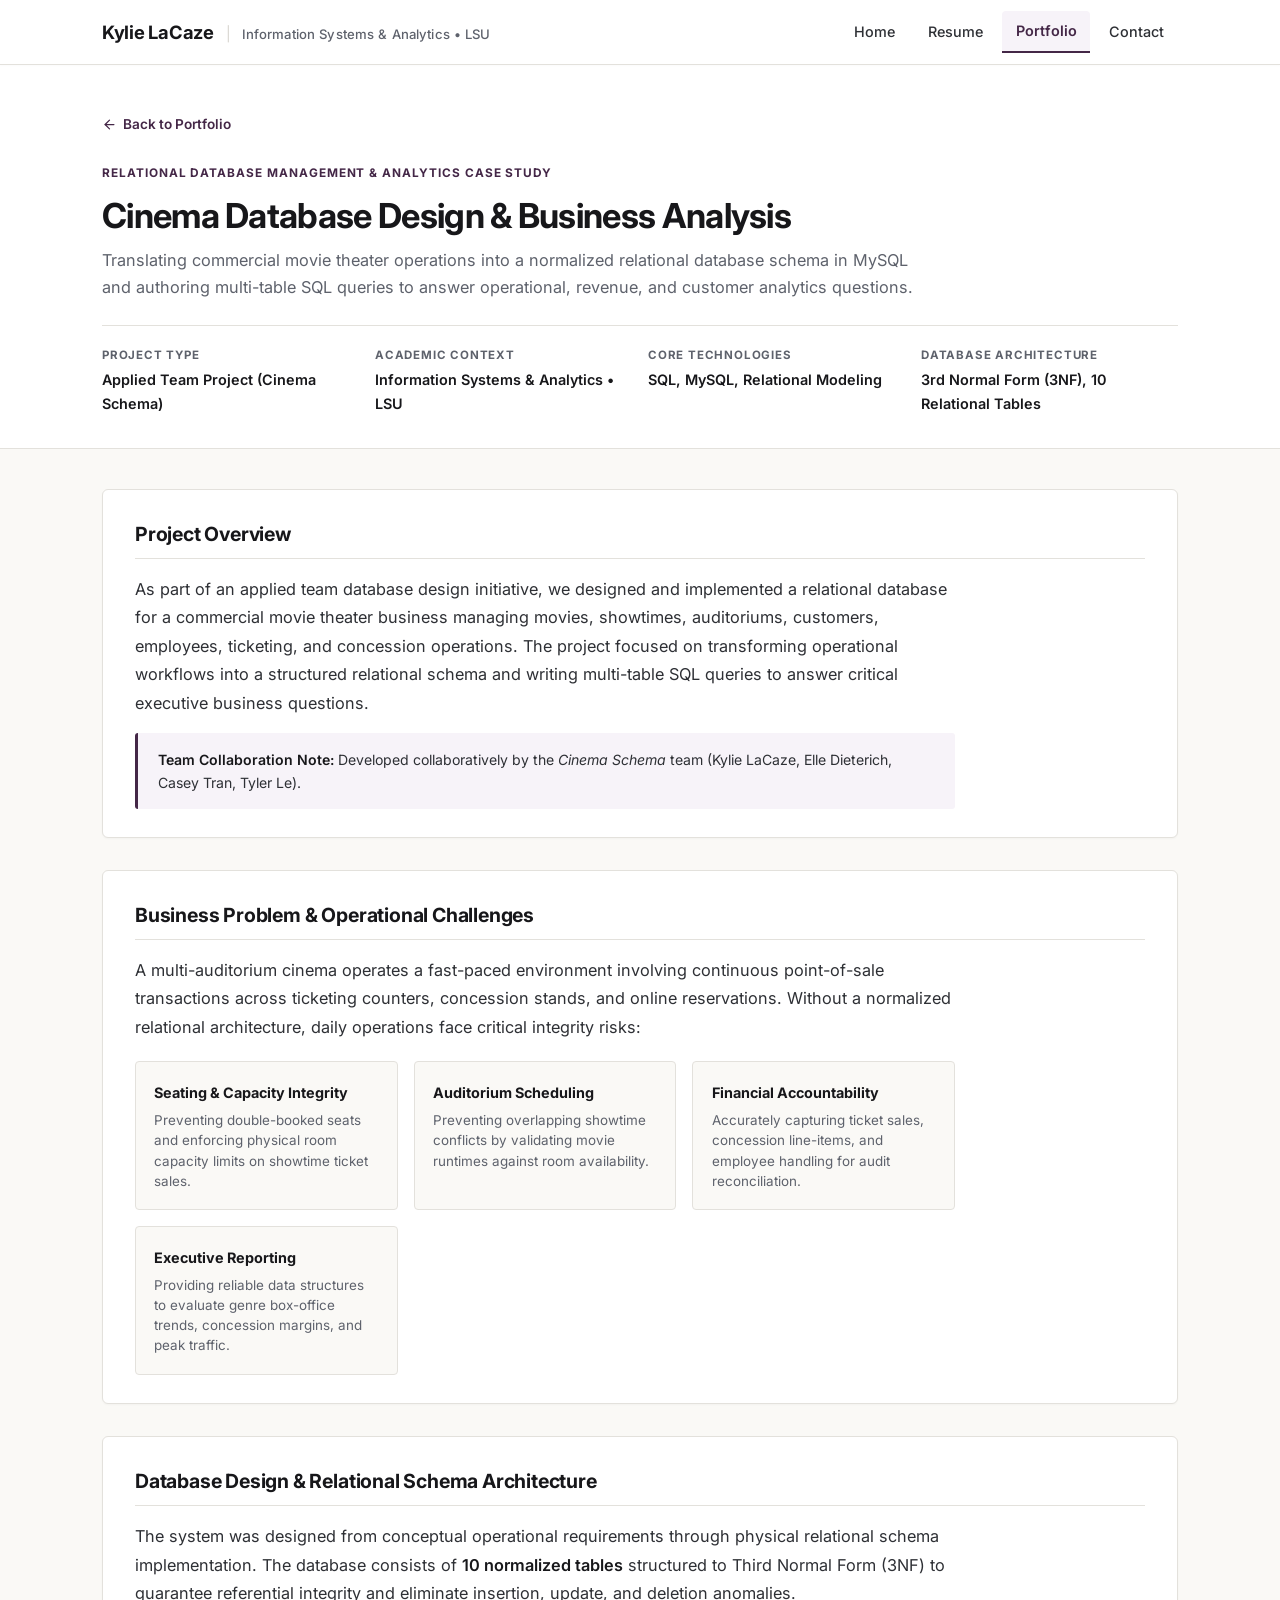
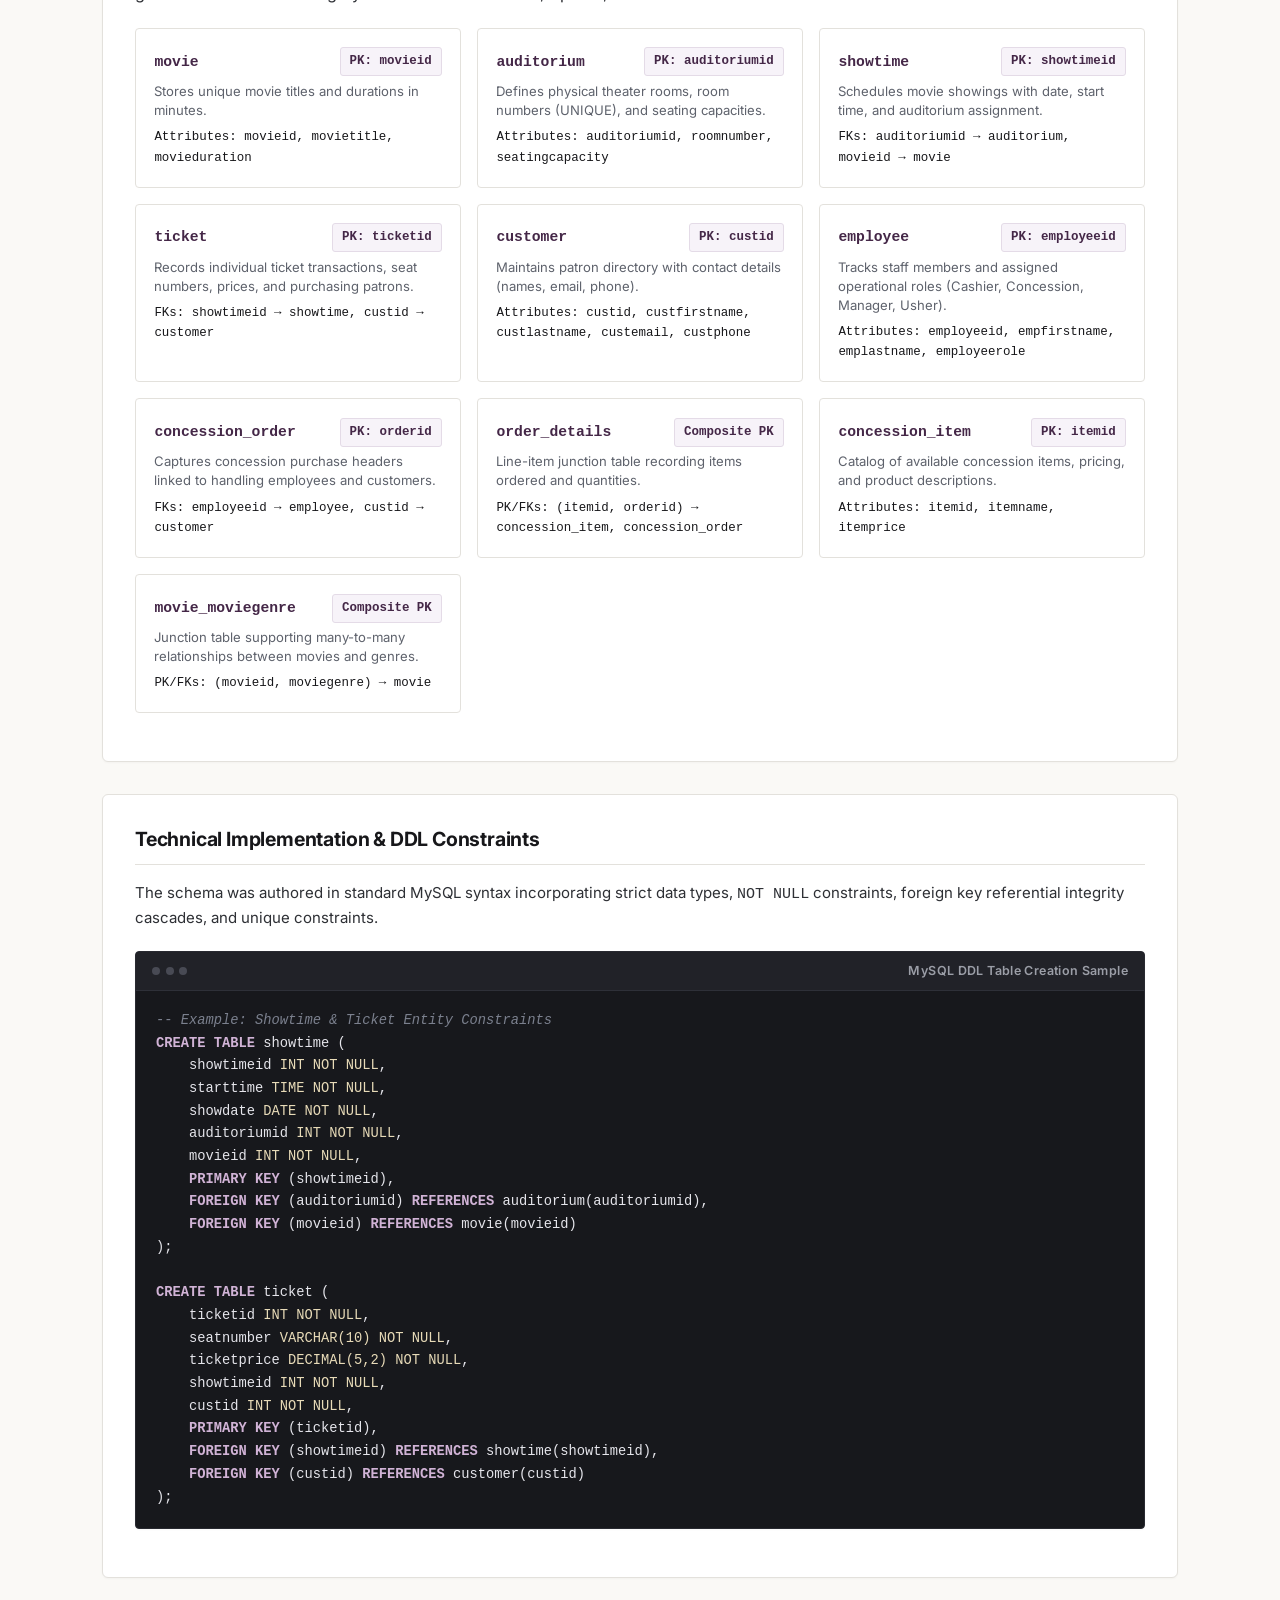
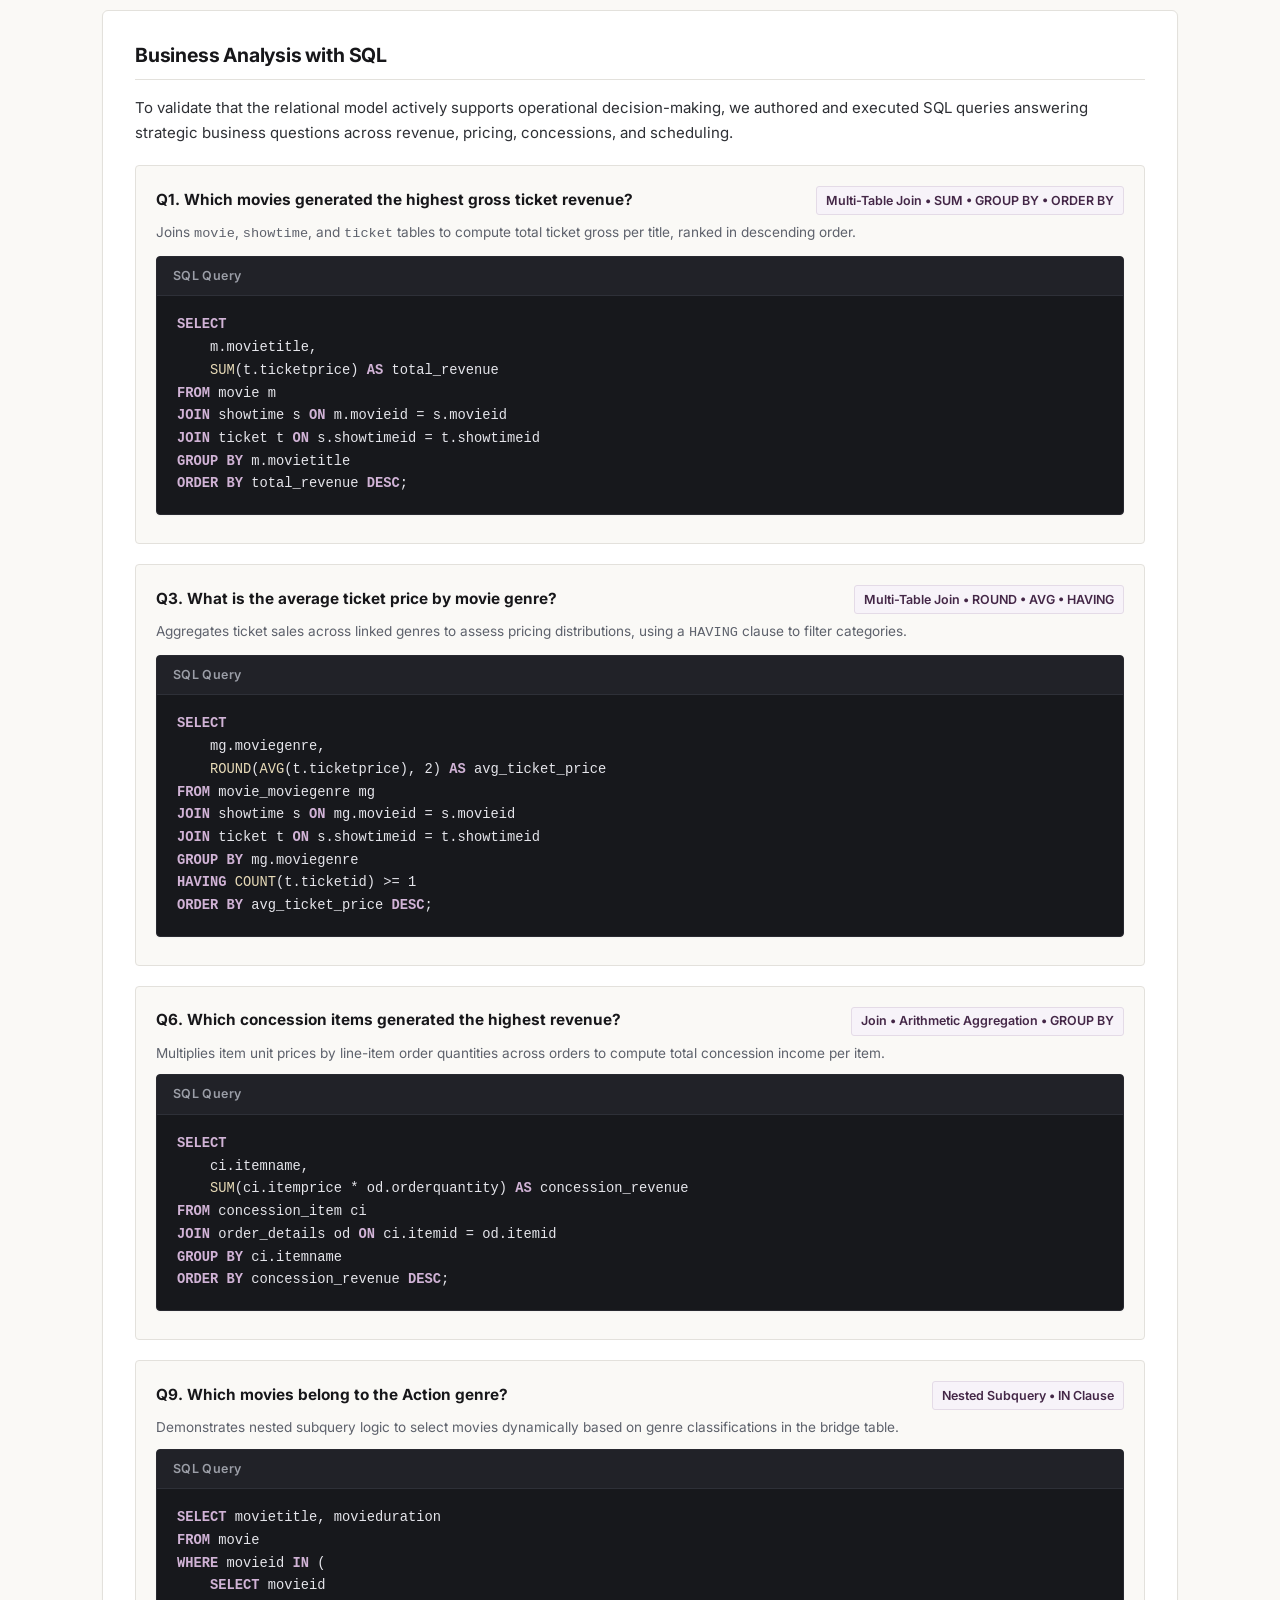
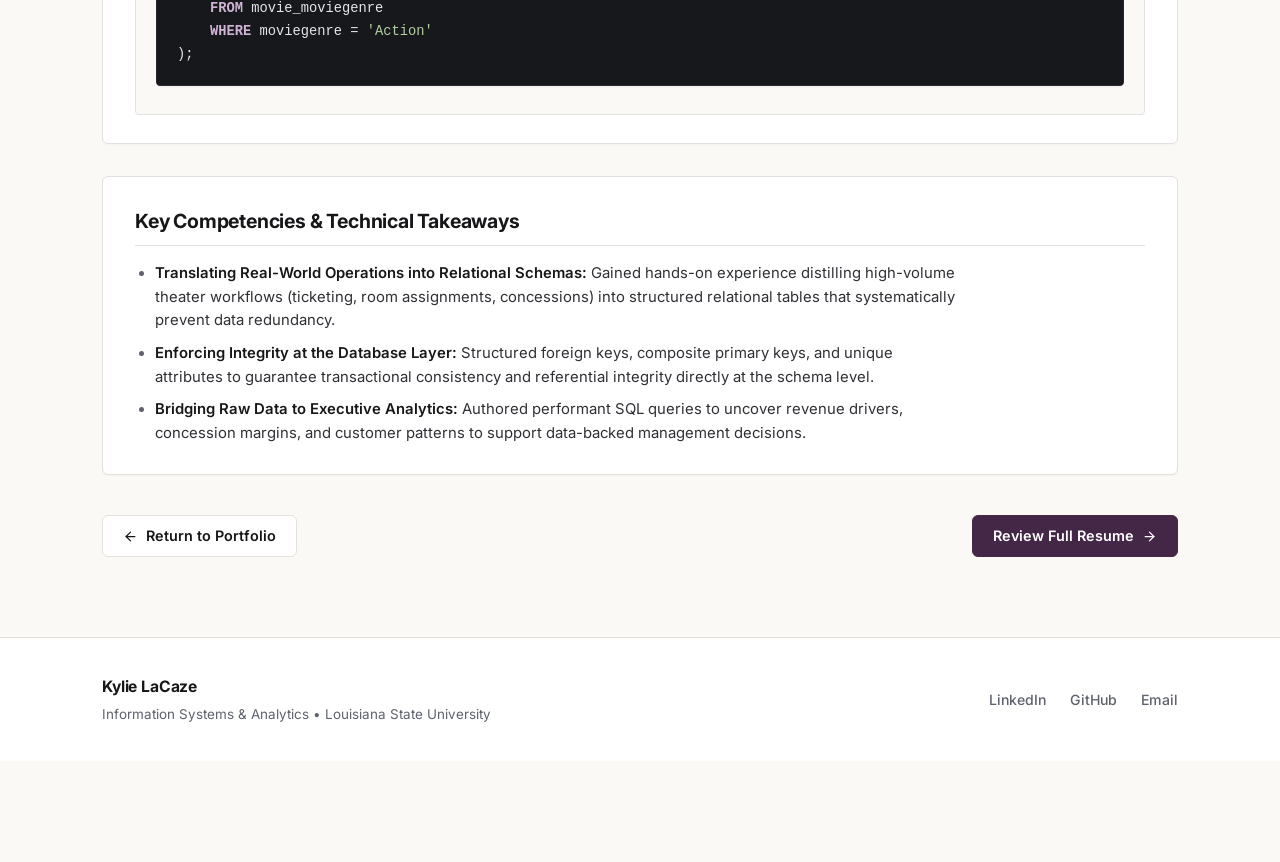
==== commit fc30a3d5: "changes 9/21/2026" ====
--- a/cinema-database.html
+++ b/cinema-database.html
@@ -3,7 +3,7 @@
 <head>
   <meta charset="UTF-8">
   <meta name="viewport" content="width=device-width, initial-scale=1.0">
-  <meta name="description" content="Cinema Database Design & Business Analysis Case Study by Kylie LaCaze. Relational schema design, normalization, and SQL analytical querying for a multi-auditorium movie theater business.">
+  <meta name="description" content="Cinema Database Design & Business Analysis Case Study by Kylie LaCaze. Relational schema design, normalization to 3NF, and multi-table SQL queries for theater operations and analytics.">
   <title>Cinema Database Design &amp; Business Analysis | Kylie LaCaze</title>
   
   <!-- Google Fonts: Inter -->
@@ -16,10 +16,10 @@
 </head>
 <body>
 
-  <!-- Site Navigation -->
+  <!-- Sticky Site Header -->
   <header class="site-header">
     <div class="container">
-      <nav class="site-nav">
+      <nav class="site-nav" aria-label="Main Navigation">
         <a href="index.html" class="nav-brand">
           <span class="brand-name">Kylie LaCaze</span>
           <span class="brand-divider">|</span>
@@ -28,8 +28,8 @@
         <ul class="nav-links">
           <li><a href="index.html" class="nav-link">Home</a></li>
           <li><a href="resume.html" class="nav-link">Resume</a></li>
-          <li><a href="portfolio.html" class="nav-link active">Portfolio</a></li>
-          <li><a href="index.html#contact" class="nav-link">Contact</a></li>
+          <li><a href="portfolio.html" class="nav-link active" aria-current="page">Portfolio</a></li>
+          <li><a href="contact.html" class="nav-link">Contact</a></li>
         </ul>
       </nav>
     </div>
@@ -37,10 +37,11 @@
 
   <!-- Main Content -->
   <main class="main-content">
+    
     <!-- Case Study Header -->
-    <header class="case-study-hero">
+    <header class="page-header">
       <div class="container">
-        <div class="breadcrumb-nav">
+        <div class="breadcrumb-bar">
           <a href="portfolio.html" class="breadcrumb-link">
             <svg viewBox="0 0 24 24" width="15" height="15" fill="none" stroke="currentColor" stroke-width="2" stroke-linecap="round" stroke-linejoin="round" aria-hidden="true"><line x1="19" y1="12" x2="5" y2="12"></line><polyline points="12 19 5 12 12 5"></polyline></svg>
             <span>Back to Portfolio</span>
@@ -50,16 +51,16 @@
         <div class="eyebrow-tag">
           <span>Relational Database Management &amp; Analytics Case Study</span>
         </div>
-        <h1 class="page-title" style="margin-bottom: 0.5rem;">Cinema Database Design &amp; Business Analysis</h1>
-        <p class="page-subtitle" style="max-width: 820px; margin-bottom: 0;">
-          Translating complex movie theater operations into a normalized relational database schema and authoring multi-table SQL queries to answer operational, revenue, and customer analytics questions.
+        <h1 class="page-title" style="margin-bottom: 0.65rem;">Cinema Database Design &amp; Business Analysis</h1>
+        <p class="page-subtitle" style="max-width: 820px;">
+          Translating commercial movie theater operations into a normalized relational database schema in MySQL and authoring multi-table SQL queries to answer operational, revenue, and customer analytics questions.
         </p>
 
         <!-- Project Metadata Grid -->
-        <div class="case-study-meta-grid">
+        <div class="case-meta-grid">
           <div class="case-meta-item">
             <span class="case-meta-label">Project Type</span>
-            <span class="case-meta-value">Team Project (Cinema Schema)</span>
+            <span class="case-meta-value">Applied Team Project (Cinema Schema)</span>
           </div>
           <div class="case-meta-item">
             <span class="case-meta-label">Academic Context</span>
@@ -78,149 +79,129 @@
     </header>
 
     <div class="container">
+      
       <!-- Section 1: Project Overview -->
-      <section class="case-study-section">
-        <h2 class="case-section-title">Project Overview</h2>
-        <div class="card" style="padding: 1.5rem 1.75rem;">
-          <p class="card-body" style="font-size: 1.02rem; line-height: 1.7; color: var(--color-text-strong);">
-            As part of a team database design project, we designed a relational database for a movie theater business that needed to organize movies, showtimes, auditoriums, customers, employees, ticket sales, and concession activity. The project focused on translating business processes into a structured relational database and using SQL to answer operational and analytical business questions.
-          </p>
-          <div class="callout-box" style="margin-bottom: 0; margin-top: 1.15rem;">
-            <strong>Team Collaboration Note:</strong> This project was developed as a collaborative initiative by the <em>Cinema Schema</em> team (Kylie LaCaze, Elle Dieterich, Casey Tran, Tyler Le). Individual contribution details will be provided separately.
+      <section class="case-block">
+        <h2 class="case-block-title">Project Overview</h2>
+        <div class="editorial-text-block">
+          <p>
+            As part of an applied team database design initiative, we designed and implemented a relational database for a commercial movie theater business managing movies, showtimes, auditoriums, customers, employees, ticketing, and concession operations. The project focused on transforming operational workflows into a structured relational schema and writing multi-table SQL queries to answer critical executive business questions.
+          </p>
+          <div style="background-color: var(--color-primary-light); border-left: 3px solid var(--color-primary); padding: 0.9rem 1.25rem; border-radius: var(--radius-xs); font-size: 0.88rem; margin-top: 1rem;">
+            <strong>Team Collaboration Note:</strong> Developed collaboratively by the <em>Cinema Schema</em> team (Kylie LaCaze, Elle Dieterich, Casey Tran, Tyler Le).
           </div>
         </div>
       </section>
 
       <!-- Section 2: Business Problem -->
-      <section class="case-study-section">
-        <h2 class="case-section-title">Business Problem</h2>
-        <div class="card" style="padding: 1.5rem 1.75rem;">
-          <p class="card-body" style="margin-bottom: 1rem;">
-            Our client is a commercial movie theater business that sells tickets, offers concessions such as popcorn and beverages, and operates multiple auditoriums with distinct seating capacities, daily showtimes, and movie schedules. Customers purchase tickets either online or in person, and frequently buy concession items during their visit.
-          </p>
-          <p class="card-body" style="margin-bottom: 1.25rem;">
-            The primary business problem is that a movie theater generates and processes a high volume of operational data every single day. Without a properly designed, normalized relational database, managing these transactions leads to acute operational bottlenecks:
+      <section class="case-block">
+        <h2 class="case-block-title">Business Problem &amp; Operational Challenges</h2>
+        <div class="editorial-text-block">
+          <p>
+            A multi-auditorium cinema operates a fast-paced environment involving continuous point-of-sale transactions across ticketing counters, concession stands, and online reservations. Without a normalized relational architecture, daily operations face critical integrity risks:
           </p>
           
-          <div style="display: grid; grid-template-columns: repeat(auto-fit, minmax(230px, 1fr)); gap: 1rem;">
-            <div style="background-color: var(--color-bg-page); border: 1px solid var(--color-border); border-radius: var(--radius-sm); padding: 1rem;">
-              <div style="font-weight: 700; color: var(--color-text-strong); font-size: 0.9rem; margin-bottom: 0.25rem;">Seating &amp; Booking Integrity</div>
-              <p style="font-size: 0.84rem; color: var(--color-text-muted); line-height: 1.45;">Preventing duplicate seat bookings and ensuring tickets sold never exceed an auditorium's physical seating capacity.</p>
-            </div>
-            <div style="background-color: var(--color-bg-page); border: 1px solid var(--color-border); border-radius: var(--radius-sm); padding: 1rem;">
-              <div style="font-weight: 700; color: var(--color-text-strong); font-size: 0.9rem; margin-bottom: 0.25rem;">Auditorium Scheduling</div>
-              <p style="font-size: 0.84rem; color: var(--color-text-muted); line-height: 1.45;">Eliminating room scheduling conflicts by verifying movie runtimes against showtimes and auditorium assignments.</p>
-            </div>
-            <div style="background-color: var(--color-bg-page); border: 1px solid var(--color-border); border-radius: var(--radius-sm); padding: 1rem;">
-              <div style="font-weight: 700; color: var(--color-text-strong); font-size: 0.9rem; margin-bottom: 0.25rem;">Financial Accuracy</div>
-              <p style="font-size: 0.84rem; color: var(--color-text-muted); line-height: 1.45;">Capturing exact ticket revenues, concession order totals, and employee order handling for financial reconciliation.</p>
-            </div>
-            <div style="background-color: var(--color-bg-page); border: 1px solid var(--color-border); border-radius: var(--radius-sm); padding: 1rem;">
-              <div style="font-weight: 700; color: var(--color-text-strong); font-size: 0.9rem; margin-bottom: 0.25rem;">Performance Intelligence</div>
-              <p style="font-size: 0.84rem; color: var(--color-text-muted); line-height: 1.45;">Tracking movie genre revenue, peak attendance dates, and high-margin concession items to support operational decisions.</p>
-            </div>
-          </div>
-        </div>
-      </section>
-
-      <!-- Section 3: Database Design (ERD & Schema Placeholders) -->
-      <section class="case-study-section">
-        <h2 class="case-section-title">Database Design &amp; Architecture</h2>
-        <p class="card-body" style="margin-bottom: 1.25rem;">
-          The system was designed from conceptual operational requirements through physical relational schema implementation. The database consists of <strong>10 normalized tables</strong> structured to Third Normal Form (3NF) to guarantee referential integrity and eliminate insertion, update, and deletion anomalies.
+          <div style="display: grid; grid-template-columns: repeat(auto-fit, minmax(230px, 1fr)); gap: 1rem; margin-top: 1.25rem;">
+            <div style="background-color: var(--color-bg-page); border: 1px solid var(--color-border); border-radius: var(--radius-sm); padding: 1.15rem;">
+              <div style="font-weight: 700; color: var(--color-text-strong); font-size: 0.9rem; margin-bottom: 0.35rem;">Seating &amp; Capacity Integrity</div>
+              <p style="font-size: 0.84rem; color: var(--color-text-muted); line-height: 1.5;">Preventing double-booked seats and enforcing physical room capacity limits on showtime ticket sales.</p>
+            </div>
+            <div style="background-color: var(--color-bg-page); border: 1px solid var(--color-border); border-radius: var(--radius-sm); padding: 1.15rem;">
+              <div style="font-weight: 700; color: var(--color-text-strong); font-size: 0.9rem; margin-bottom: 0.35rem;">Auditorium Scheduling</div>
+              <p style="font-size: 0.84rem; color: var(--color-text-muted); line-height: 1.5;">Preventing overlapping showtime conflicts by validating movie runtimes against room availability.</p>
+            </div>
+            <div style="background-color: var(--color-bg-page); border: 1px solid var(--color-border); border-radius: var(--radius-sm); padding: 1.15rem;">
+              <div style="font-weight: 700; color: var(--color-text-strong); font-size: 0.9rem; margin-bottom: 0.35rem;">Financial Accountability</div>
+              <p style="font-size: 0.84rem; color: var(--color-text-muted); line-height: 1.5;">Accurately capturing ticket sales, concession line-items, and employee handling for audit reconciliation.</p>
+            </div>
+            <div style="background-color: var(--color-bg-page); border: 1px solid var(--color-border); border-radius: var(--radius-sm); padding: 1.15rem;">
+              <div style="font-weight: 700; color: var(--color-text-strong); font-size: 0.9rem; margin-bottom: 0.35rem;">Executive Reporting</div>
+              <p style="font-size: 0.84rem; color: var(--color-text-muted); line-height: 1.5;">Providing reliable data structures to evaluate genre box-office trends, concession margins, and peak traffic.</p>
+            </div>
+          </div>
+        </div>
+      </section>
+
+      <!-- Section 3: Database Design (10 Normalized Tables) -->
+      <section class="case-block">
+        <h2 class="case-block-title">Database Design &amp; Relational Schema Architecture</h2>
+        <div class="editorial-text-block">
+          <p>
+            The system was designed from conceptual operational requirements through physical relational schema implementation. The database consists of <strong>10 normalized tables</strong> structured to Third Normal Form (3NF) to guarantee referential integrity and eliminate insertion, update, and deletion anomalies.
+          </p>
+        </div>
+
+        <div class="schema-grid">
+          <div class="schema-card">
+            <div class="schema-card-name"><span>movie</span> <span class="tech-chip accent">PK: movieid</span></div>
+            <div class="schema-card-desc">Stores unique movie titles and durations in minutes.</div>
+            <div class="schema-card-keys">Attributes: movieid, movietitle, movieduration</div>
+          </div>
+          <div class="schema-card">
+            <div class="schema-card-name"><span>auditorium</span> <span class="tech-chip accent">PK: auditoriumid</span></div>
+            <div class="schema-card-desc">Defines physical theater rooms, room numbers (UNIQUE), and seating capacities.</div>
+            <div class="schema-card-keys">Attributes: auditoriumid, roomnumber, seatingcapacity</div>
+          </div>
+          <div class="schema-card">
+            <div class="schema-card-name"><span>showtime</span> <span class="tech-chip accent">PK: showtimeid</span></div>
+            <div class="schema-card-desc">Schedules movie showings with date, start time, and auditorium assignment.</div>
+            <div class="schema-card-keys">FKs: auditoriumid &rarr; auditorium, movieid &rarr; movie</div>
+          </div>
+          <div class="schema-card">
+            <div class="schema-card-name"><span>ticket</span> <span class="tech-chip accent">PK: ticketid</span></div>
+            <div class="schema-card-desc">Records individual ticket transactions, seat numbers, prices, and purchasing patrons.</div>
+            <div class="schema-card-keys">FKs: showtimeid &rarr; showtime, custid &rarr; customer</div>
+          </div>
+          <div class="schema-card">
+            <div class="schema-card-name"><span>customer</span> <span class="tech-chip accent">PK: custid</span></div>
+            <div class="schema-card-desc">Maintains patron directory with contact details (names, email, phone).</div>
+            <div class="schema-card-keys">Attributes: custid, custfirstname, custlastname, custemail, custphone</div>
+          </div>
+          <div class="schema-card">
+            <div class="schema-card-name"><span>employee</span> <span class="tech-chip accent">PK: employeeid</span></div>
+            <div class="schema-card-desc">Tracks staff members and assigned operational roles (Cashier, Concession, Manager, Usher).</div>
+            <div class="schema-card-keys">Attributes: employeeid, empfirstname, emplastname, employeerole</div>
+          </div>
+          <div class="schema-card">
+            <div class="schema-card-name"><span>concession_order</span> <span class="tech-chip accent">PK: orderid</span></div>
+            <div class="schema-card-desc">Captures concession purchase headers linked to handling employees and customers.</div>
+            <div class="schema-card-keys">FKs: employeeid &rarr; employee, custid &rarr; customer</div>
+          </div>
+          <div class="schema-card">
+            <div class="schema-card-name"><span>order_details</span> <span class="tech-chip accent">Composite PK</span></div>
+            <div class="schema-card-desc">Line-item junction table recording items ordered and quantities.</div>
+            <div class="schema-card-keys">PK/FKs: (itemid, orderid) &rarr; concession_item, concession_order</div>
+          </div>
+          <div class="schema-card">
+            <div class="schema-card-name"><span>concession_item</span> <span class="tech-chip accent">PK: itemid</span></div>
+            <div class="schema-card-desc">Catalog of available concession items, pricing, and product descriptions.</div>
+            <div class="schema-card-keys">Attributes: itemid, itemname, itemprice</div>
+          </div>
+          <div class="schema-card">
+            <div class="schema-card-name"><span>movie_moviegenre</span> <span class="tech-chip accent">Composite PK</span></div>
+            <div class="schema-card-desc">Junction table supporting many-to-many relationships between movies and genres.</div>
+            <div class="schema-card-keys">PK/FKs: (movieid, moviegenre) &rarr; movie</div>
+          </div>
+        </div>
+      </section>
+
+      <!-- Section 4: DDL Implementation Sample -->
+      <section class="case-block">
+        <h2 class="case-block-title">Technical Implementation &amp; DDL Constraints</h2>
+        <p style="font-size: 0.94rem; color: var(--color-text-body); margin-bottom: 0.75rem;">
+          The schema was authored in standard MySQL syntax incorporating strict data types, <code>NOT NULL</code> constraints, foreign key referential integrity cascades, and unique constraints.
         </p>
-
-        <!-- Placeholders for ER Diagram and Relational Schema Diagram -->
-        <div class="diagram-placeholder-grid">
-          <!-- ERD Placeholder -->
-          <div class="diagram-placeholder-card">
-            <div class="diagram-icon-wrap">
-              <svg viewBox="0 0 24 24" fill="none" stroke="currentColor" stroke-width="2" stroke-linecap="round" stroke-linejoin="round" aria-hidden="true"><rect x="3" y="3" width="18" height="18" rx="2" ry="2"></rect><line x1="3" y1="9" x2="21" y2="9"></line><line x1="9" y1="21" x2="9" y2="9"></line></svg>
-            </div>
-            <h3 class="diagram-placeholder-title">Entity-Relationship (ER) Diagram</h3>
-            <div class="diagram-placeholder-spec">Deliverable M1 &bull; Conceptual Data Model</div>
-            <p class="diagram-placeholder-desc">
-              Visualizes all 10 core entities (Movie, Auditorium, Showtime, Ticket, Customer, Employee, Concession Order, Order Details, Concession Item, Movie Genre) with cardinality ratios and business relationship mappings.
-            </p>
-          </div>
-
-          <!-- Relational Schema Placeholder -->
-          <div class="diagram-placeholder-card">
-            <div class="diagram-icon-wrap">
-              <svg viewBox="0 0 24 24" fill="none" stroke="currentColor" stroke-width="2" stroke-linecap="round" stroke-linejoin="round" aria-hidden="true"><path d="M12 2v20M17 5H9.5a3.5 3.5 0 0 0 0 7h5a3.5 3.5 0 0 1 0 7H6"></path></svg>
-            </div>
-            <h3 class="diagram-placeholder-title">Relational Schema Diagram</h3>
-            <div class="diagram-placeholder-spec">Deliverable M1/M3 &bull; Physical Schema (3NF)</div>
-            <p class="diagram-placeholder-desc">
-              Demonstrates primary key (PK) and foreign key (FK) referential constraints, composite keys, and table linkages ensuring strict data integrity across all transactions.
-            </p>
-          </div>
-        </div>
-
-        <!-- Schema Table Architecture Summary -->
-        <h3 style="font-size: 1rem; font-weight: 700; color: var(--color-text-strong); margin: 1.5rem 0 0.5rem;">Relational Entities &amp; Structural Definitions</h3>
-        <div class="schema-table-list">
-          <div class="schema-table-card">
-            <div class="schema-table-name"><span>movie</span> <span class="tech-chip accent">PK: movieid</span></div>
-            <div class="schema-table-desc">Stores unique movie titles and durations in minutes.</div>
-            <div class="schema-table-keys">Attributes: movieid, movietitle, movieduration</div>
-          </div>
-          <div class="schema-table-card">
-            <div class="schema-table-name"><span>auditorium</span> <span class="tech-chip accent">PK: auditoriumid</span></div>
-            <div class="schema-table-desc">Defines physical theater rooms, room numbers (UNIQUE), and seating capacities.</div>
-            <div class="schema-table-keys">Attributes: auditoriumid, roomnumber, seatingcapacity</div>
-          </div>
-          <div class="schema-table-card">
-            <div class="schema-table-name"><span>showtime</span> <span class="tech-chip accent">PK: showtimeid</span></div>
-            <div class="schema-table-desc">Schedules movie showings with date, start time, and auditorium assignment.</div>
-            <div class="schema-table-keys">FKs: auditoriumid &rarr; auditorium, movieid &rarr; movie</div>
-          </div>
-          <div class="schema-table-card">
-            <div class="schema-table-name"><span>ticket</span> <span class="tech-chip accent">PK: ticketid</span></div>
-            <div class="schema-table-desc">Records individual ticket transactions, seat numbers, prices, and purchasing patrons.</div>
-            <div class="schema-table-keys">FKs: showtimeid &rarr; showtime, custid &rarr; customer</div>
-          </div>
-          <div class="schema-table-card">
-            <div class="schema-table-name"><span>customer</span> <span class="tech-chip accent">PK: custid</span></div>
-            <div class="schema-table-desc">Maintains patron directory with contact details (first/last name, email, phone).</div>
-            <div class="schema-table-keys">Attributes: custid, custfirstname, custlastname, custemail, custphone</div>
-          </div>
-          <div class="schema-table-card">
-            <div class="schema-table-name"><span>employee</span> <span class="tech-chip accent">PK: employeeid</span></div>
-            <div class="schema-table-desc">Tracks staff members and assigned operational roles (Cashier, Concession Clerk, Manager, Usher).</div>
-            <div class="schema-table-keys">Attributes: employeeid, empfirstname, emplastname, employeerole</div>
-          </div>
-          <div class="schema-table-card">
-            <div class="schema-table-name"><span>concession_order</span> <span class="tech-chip accent">PK: orderid</span></div>
-            <div class="schema-table-desc">Captures concession purchase headers linked to handling employees and customers.</div>
-            <div class="schema-table-keys">FKs: employeeid &rarr; employee, custid &rarr; customer</div>
-          </div>
-          <div class="schema-table-card">
-            <div class="schema-table-name"><span>order_details</span> <span class="tech-chip accent">Composite PK</span></div>
-            <div class="schema-table-desc">Line-item junction table recording items ordered and quantities.</div>
-            <div class="schema-table-keys">PK/FKs: (itemid, orderid) &rarr; concession_item, concession_order</div>
-          </div>
-        </div>
-      </section>
-
-      <!-- Section 4: Technical Implementation -->
-      <section class="case-study-section">
-        <h2 class="case-section-title">Technical Implementation</h2>
-        <div class="card" style="padding: 1.5rem 1.75rem;">
-          <p class="card-body" style="margin-bottom: 0.75rem;">
-            The schema was written in standard <strong>MySQL</strong> syntax, incorporating strict field data types, <code>NOT NULL</code> constraints, foreign key referential integrity rules, and unique room constraints. 
-          </p>
-          
-          <div class="code-window">
-            <div class="code-window-header">
-              <div class="code-window-dots">
-                <span class="code-window-dot"></span>
-                <span class="code-window-dot"></span>
-                <span class="code-window-dot"></span>
-              </div>
-              <span>DDL: Relational Table Creation Sample (MySQL)</span>
-            </div>
-            <pre><code><span class="code-comment">-- Example: Showtime &amp; Ticket Entity Constraints</span>
+        
+        <div class="code-window">
+          <div class="code-window-header">
+            <div class="code-window-dots">
+              <span class="code-window-dot"></span>
+              <span class="code-window-dot"></span>
+              <span class="code-window-dot"></span>
+            </div>
+            <span>MySQL DDL Table Creation Sample</span>
+          </div>
+          <pre><code><span class="code-comment">-- Example: Showtime &amp; Ticket Entity Constraints</span>
 <span class="code-keyword">CREATE TABLE</span> showtime (
     showtimeid <span class="code-function">INT NOT NULL</span>,
     starttime <span class="code-function">TIME NOT NULL</span>,
@@ -242,25 +223,24 @@
     <span class="code-keyword">FOREIGN KEY</span> (showtimeid) <span class="code-keyword">REFERENCES</span> showtime(showtimeid),
     <span class="code-keyword">FOREIGN KEY</span> (custid) <span class="code-keyword">REFERENCES</span> customer(custid)
 );</code></pre>
-          </div>
-        </div>
-      </section>
-
-      <!-- Section 5: Business Analysis with SQL -->
-      <section class="case-study-section">
-        <h2 class="case-section-title">Business Analysis with SQL</h2>
-        <p class="card-body" style="margin-bottom: 1.25rem;">
-          To validate that the database directly supports operational reporting and management decisions, our team authored and tested SQL queries targeting key business questions across revenue, concessions, scheduling, and customer activity.
+        </div>
+      </section>
+
+      <!-- Section 5: Analytical SQL Queries -->
+      <section class="case-block">
+        <h2 class="case-block-title">Business Analysis with SQL</h2>
+        <p style="font-size: 0.94rem; color: var(--color-text-body); margin-bottom: 1.25rem;">
+          To validate that the relational model actively supports operational decision-making, we authored and executed SQL queries answering strategic business questions across revenue, pricing, concessions, and scheduling.
         </p>
 
-        <!-- Query 1: Movie Revenue -->
-        <div class="card" style="margin-bottom: 1.25rem; padding: 1.4rem 1.6rem;">
+        <!-- Query 1 -->
+        <div style="background-color: var(--color-bg-page); border: 1px solid var(--color-border); border-radius: var(--radius-sm); padding: 1.25rem; margin-bottom: 1.25rem;">
           <div style="display: flex; justify-content: space-between; align-items: baseline; flex-wrap: wrap; gap: 0.5rem; margin-bottom: 0.35rem;">
-            <h3 style="font-size: 0.98rem; font-weight: 700; color: var(--color-text-strong);">Q1. Which movies generated the most ticket revenue?</h3>
-            <span class="tech-chip accent">Multiple Join &bull; SUM &bull; GROUP BY &bull; ORDER BY</span>
-          </div>
-          <p style="font-size: 0.85rem; color: var(--color-text-muted); margin-bottom: 0.75rem;">
-            Joins <code>movie</code>, <code>showtime</code>, and <code>ticket</code> tables to calculate aggregate ticket gross revenue per title, sorted in descending order to identify top box-office drivers.
+            <h3 style="font-size: 0.96rem; font-weight: 700; color: var(--color-text-strong);">Q1. Which movies generated the highest gross ticket revenue?</h3>
+            <span class="tech-chip accent">Multi-Table Join &bull; SUM &bull; GROUP BY &bull; ORDER BY</span>
+          </div>
+          <p style="font-size: 0.85rem; color: var(--color-text-muted); margin-bottom: 0.65rem;">
+            Joins <code>movie</code>, <code>showtime</code>, and <code>ticket</code> tables to compute total ticket gross per title, ranked in descending order.
           </p>
           <div class="code-window" style="margin: 0.5rem 0;">
             <div class="code-window-header"><span>SQL Query</span></div>
@@ -275,14 +255,14 @@
           </div>
         </div>
 
-        <!-- Query 2: Average Ticket Price by Genre with HAVING -->
-        <div class="card" style="margin-bottom: 1.25rem; padding: 1.4rem 1.6rem;">
+        <!-- Query 2 -->
+        <div style="background-color: var(--color-bg-page); border: 1px solid var(--color-border); border-radius: var(--radius-sm); padding: 1.25rem; margin-bottom: 1.25rem;">
           <div style="display: flex; justify-content: space-between; align-items: baseline; flex-wrap: wrap; gap: 0.5rem; margin-bottom: 0.35rem;">
-            <h3 style="font-size: 0.98rem; font-weight: 700; color: var(--color-text-strong);">Q3. What is the average ticket price by movie genre?</h3>
-            <span class="tech-chip accent">Multiple Join &bull; AVG &bull; GROUP BY with HAVING</span>
-          </div>
-          <p style="font-size: 0.85rem; color: var(--color-text-muted); margin-bottom: 0.75rem;">
-            Aggregates ticket sales across linked genres to assess pricing distributions, applying a <code>HAVING</code> clause to filter out low-volume categories.
+            <h3 style="font-size: 0.96rem; font-weight: 700; color: var(--color-text-strong);">Q3. What is the average ticket price by movie genre?</h3>
+            <span class="tech-chip accent">Multi-Table Join &bull; ROUND &bull; AVG &bull; HAVING</span>
+          </div>
+          <p style="font-size: 0.85rem; color: var(--color-text-muted); margin-bottom: 0.65rem;">
+            Aggregates ticket sales across linked genres to assess pricing distributions, using a <code>HAVING</code> clause to filter categories.
           </p>
           <div class="code-window" style="margin: 0.5rem 0;">
             <div class="code-window-header"><span>SQL Query</span></div>
@@ -298,14 +278,14 @@
           </div>
         </div>
 
-        <!-- Query 3: Concession Sales Revenue -->
-        <div class="card" style="margin-bottom: 1.25rem; padding: 1.4rem 1.6rem;">
+        <!-- Query 3 -->
+        <div style="background-color: var(--color-bg-page); border: 1px solid var(--color-border); border-radius: var(--radius-sm); padding: 1.25rem; margin-bottom: 1.25rem;">
           <div style="display: flex; justify-content: space-between; align-items: baseline; flex-wrap: wrap; gap: 0.5rem; margin-bottom: 0.35rem;">
-            <h3 style="font-size: 0.98rem; font-weight: 700; color: var(--color-text-strong);">Q6. Which concession items generated the highest revenue?</h3>
-            <span class="tech-chip accent">Multiple Join &bull; Arithmetic Aggregation &bull; ORDER BY</span>
-          </div>
-          <p style="font-size: 0.85rem; color: var(--color-text-muted); margin-bottom: 0.75rem;">
-            Multiplies item unit price by line-item order quantities across orders to compute total concession income per item.
+            <h3 style="font-size: 0.96rem; font-weight: 700; color: var(--color-text-strong);">Q6. Which concession items generated the highest revenue?</h3>
+            <span class="tech-chip accent">Join &bull; Arithmetic Aggregation &bull; GROUP BY</span>
+          </div>
+          <p style="font-size: 0.85rem; color: var(--color-text-muted); margin-bottom: 0.65rem;">
+            Multiplies item unit prices by line-item order quantities across orders to compute total concession income per item.
           </p>
           <div class="code-window" style="margin: 0.5rem 0;">
             <div class="code-window-header"><span>SQL Query</span></div>
@@ -319,13 +299,13 @@
           </div>
         </div>
 
-        <!-- Query 4: Filtering with Subqueries -->
-        <div class="card" style="padding: 1.4rem 1.6rem;">
+        <!-- Query 4 -->
+        <div style="background-color: var(--color-bg-page); border: 1px solid var(--color-border); border-radius: var(--radius-sm); padding: 1.25rem;">
           <div style="display: flex; justify-content: space-between; align-items: baseline; flex-wrap: wrap; gap: 0.5rem; margin-bottom: 0.35rem;">
-            <h3 style="font-size: 0.98rem; font-weight: 700; color: var(--color-text-strong);">Q9. Which movies belong to the Action genre?</h3>
-            <span class="tech-chip accent">Subquery &bull; IN Clause &bull; Relational Filtering</span>
-          </div>
-          <p style="font-size: 0.85rem; color: var(--color-text-muted); margin-bottom: 0.75rem;">
+            <h3 style="font-size: 0.96rem; font-weight: 700; color: var(--color-text-strong);">Q9. Which movies belong to the Action genre?</h3>
+            <span class="tech-chip accent">Nested Subquery &bull; IN Clause</span>
+          </div>
+          <p style="font-size: 0.85rem; color: var(--color-text-muted); margin-bottom: 0.65rem;">
             Demonstrates nested subquery logic to select movies dynamically based on genre classifications in the bridge table.
           </p>
           <div class="code-window" style="margin: 0.5rem 0;">
@@ -341,40 +321,19 @@
         </div>
       </section>
 
-      <!-- Section 6: Skills Demonstrated -->
-      <section class="case-study-section">
-        <h2 class="case-section-title">Skills &amp; Competencies Demonstrated</h2>
-        <div class="card" style="padding: 1.5rem 1.75rem;">
-          <div class="tag-group" style="gap: 0.55rem;">
-            <span class="tech-chip accent">SQL</span>
-            <span class="tech-chip accent">MySQL</span>
-            <span class="tech-chip accent">Relational Database Design</span>
-            <span class="tech-chip accent">Entity-Relationship (ER) Modeling</span>
-            <span class="tech-chip">Primary &amp; Foreign Keys</span>
-            <span class="tech-chip">Third Normal Form (3NF)</span>
-            <span class="tech-chip">Multi-Table Joins</span>
-            <span class="tech-chip">Subqueries &amp; IN / NOT IN</span>
-            <span class="tech-chip">Aggregation (SUM, AVG, COUNT)</span>
-            <span class="tech-chip">GROUP BY &amp; HAVING</span>
-            <span class="tech-chip">Data Integrity Constraints</span>
-            <span class="tech-chip">Business Data Analysis</span>
-          </div>
-        </div>
-      </section>
-
-      <!-- Section 7: What I Learned -->
-      <section class="case-study-section">
-        <h2 class="case-section-title">What I Learned</h2>
-        <div class="card" style="padding: 1.5rem 1.75rem;">
-          <ul class="experience-bullets" style="gap: 0.75rem;">
+      <!-- Section 6: Key Competencies & Insights -->
+      <section class="case-block">
+        <h2 class="case-block-title">Key Competencies &amp; Technical Takeaways</h2>
+        <div class="editorial-text-block">
+          <ul class="experience-bullets">
             <li>
-              <strong>Translating Real-World Business Rules into Schemas:</strong> Gained hands-on experience taking complex theater workflows (room assignments, concession orders, and customer ticketing) and distilling them into structured relational tables that prevent data anomalies.
+              <strong>Translating Real-World Operations into Relational Schemas:</strong> Gained hands-on experience distilling high-volume theater workflows (ticketing, room assignments, concessions) into structured relational tables that systematically prevent data redundancy.
             </li>
             <li>
-              <strong>Enforcing Integrity at the Schema Level:</strong> Learned the importance of foreign key constraints, composite primary keys, and unique attributes in protecting transactional consistency without relying solely on application-layer logic.
+              <strong>Enforcing Integrity at the Database Layer:</strong> Structured foreign keys, composite primary keys, and unique attributes to guarantee transactional consistency and referential integrity directly at the schema level.
             </li>
             <li>
-              <strong>Bridging Operational Data to Executive Decisions:</strong> Discovered how thoughtfully structured relational data enables concise, performant SQL queries to uncover revenue drivers, customer behavior, and resource utilization for business leadership.
+              <strong>Bridging Raw Data to Executive Analytics:</strong> Authored performant SQL queries to uncover revenue drivers, concession margins, and customer patterns to support data-backed management decisions.
             </li>
           </ul>
         </div>
@@ -388,25 +347,22 @@
         </a>
         <a href="resume.html" class="btn btn-primary">
           <span>Review Full Resume</span>
-          <svg viewBox="0 0 24 24" width="15" height="15" fill="none" stroke="currentColor" stroke-width="2" stroke-linecap="round" stroke-linejoin="round" aria-hidden="true"><line x1="5" y1="12" x2="19" y2="12"></line><polyline points="12 5 19 12 12 19"></polyline></svg>
+          <svg viewBox="0 0 24 24" fill="none" stroke="currentColor" stroke-width="2" stroke-linecap="round" stroke-linejoin="round" aria-hidden="true"><line x1="5" y1="12" x2="19" y2="12"></line><polyline points="12 5 19 12 12 19"></polyline></svg>
         </a>
       </div>
+
     </div>
   </main>
 
-  <!-- Site Footer -->
+  <!-- Minimal Site Footer -->
   <footer class="site-footer">
     <div class="container">
       <div class="footer-content">
         <div class="footer-brand">
           <div class="footer-name">Kylie LaCaze</div>
-          <div class="footer-tagline">B.S. in Information Systems and Analytics • LSU (Dec 2026)</div>
-          <div class="footer-tagline" style="font-size: 0.82rem;">Specialization in Internal Audit • Baton Rouge, LA</div>
+          <div class="footer-tagline">Information Systems &amp; Analytics &bull; Louisiana State University</div>
         </div>
         <ul class="footer-links">
-          <li><a href="index.html" class="footer-link">Home</a></li>
-          <li><a href="resume.html" class="footer-link">Resume</a></li>
-          <li><a href="portfolio.html" class="footer-link">Portfolio</a></li>
           <li><a href="https://www.linkedin.com" target="_blank" rel="noopener noreferrer" class="footer-link">LinkedIn</a></li>
           <li><a href="https://github.com/Kylielacaze" target="_blank" rel="noopener noreferrer" class="footer-link">GitHub</a></li>
           <li><a href="mailto:kylielacaze@yahoo.com" class="footer-link">Email</a></li>
--- a/styles.css
+++ b/styles.css
@@ -1,58 +1,63 @@
 /* ==========================================================================
-   Design System & CSS Custom Properties
-   Formal, Recruiter-Focused Executive Portfolio & Digital Resume
-   Specialization: Information Systems, Internal Audit & Analytics
+   Kylie LaCaze — Professional Portfolio & Curriculum Vitae Stylesheet
+   Specialization: Information Systems, Internal Audit, Risk Advisory & Analytics
+   Design Language: Minimal, Modern Corporate, Editorial Executive Aesthetics
    ========================================================================== */
 
+/* --------------------------------------------------------------------------
+   1. Design Tokens & CSS Custom Properties
+   -------------------------------------------------------------------------- */
 :root {
-  --font-family: 'Inter', system-ui, -apple-system, BlinkMacSystemFont, 'Segoe UI', Roboto, Oxygen, Ubuntu, Cantarell, sans-serif;
+  --font-family: 'Inter', system-ui, -apple-system, BlinkMacSystemFont, 'Segoe UI', Roboto, 'Helvetica Neue', Arial, sans-serif;
   
-  /* Primary Text & Neutrals (High Contrast & Legibility) */
-  --color-text-strong: #0f172a;      /* Deep Slate / Charcoal for Headings */
-  --color-text-body: #334155;        /* Neutral Slate 700 for Body text */
-  --color-text-muted: #64748b;       /* Slate 500 for secondary descriptions */
-  --color-text-subtle: #94a3b8;      /* Slate 400 for subtle borders/meta */
+  /* Primary Corporate Accent: Deep Muted Plum / Dark Purple */
+  --color-primary: #442747;
+  --color-primary-hover: #331c36;
+  --color-primary-active: #241126;
   
-  /* Background Layers */
-  --color-bg-page: #f8fafc;          /* Ultra-light neutral page wash */
-  --color-bg-surface: #ffffff;       /* Pure white for cards and modules */
-  --color-bg-subtle: #f1f5f9;        /* Light neutral tint for tags/coursework */
-  --color-bg-contrast: #0f172a;      /* Dark charcoal for high contrast */
-
-  /* Selective Corporate Lavender / Plum Accent */
-  --color-primary: #4c3a6e;          /* Executive Slate Violet */
-  --color-primary-hover: #382954;    /* Deep Plum Hover */
-  --color-primary-light: #f5f3f9;    /* Ultra-light lavender accent wash */
-  --color-primary-border: #ded7e9;   /* Soft lavender border accent */
-  --color-primary-focus: rgba(76, 58, 110, 0.15);
-
-  /* Academic & Professional Accents */
-  --color-academic-accent: #334155;
-  --color-distinction-bg: #fdfbf7;
-  --color-distinction-border: #e9e2cf;
-  --color-distinction-text: #78350f;
-  
-  /* Clean Structured Borders */
-  --color-border: #e2e8f0;           /* Clean Slate 200 */
-  --color-border-hover: #cbd5e1;     /* Slate 300 */
-  --color-border-dark: #94a3b8;      /* Slate 400 */
-
-  /* Restrained Elevation & Shadows */
-  --shadow-xs: 0 1px 2px 0 rgba(15, 23, 42, 0.04);
-  --shadow-sm: 0 1px 3px 0 rgba(15, 23, 42, 0.06), 0 1px 2px -1px rgba(15, 23, 42, 0.04);
-  --shadow-md: 0 4px 6px -1px rgba(15, 23, 42, 0.07), 0 2px 4px -2px rgba(15, 23, 42, 0.05);
-  
-  /* Understated Geometric Radii (No bubbly pill shapes) */
+  /* Subtle Lavender Accent (Used exclusively for very subtle backgrounds/highlights) */
+  --color-primary-light: #f7f3f9;
+  --color-primary-border: #e4dbe7;
+  --color-primary-focus: rgba(68, 39, 71, 0.12);
+
+  /* Page & Surface Layers (Warm White / Off-White) */
+  --color-bg-page: #faf9f6;
+  --color-bg-surface: #ffffff;
+  --color-bg-subtle: #f3f1ec;
+  --color-bg-subtle-alt: #eae8e1;
+
+  /* Typography: Charcoal / Near-Black Hierarchy */
+  --color-text-strong: #17171a;
+  --color-text-body: #2e3035;
+  --color-text-muted: #5e626c;
+  --color-text-subtle: #8a8f9a;
+
+  /* Soft Gray Hairline Borders */
+  --color-border: #e3e1dc;
+  --color-border-hover: #cac7bf;
+  --color-border-subtle: #eeece7;
+  --color-border-dark: #8c8880;
+
+  /* Restrained Elevation (No large shadows or floating-card effects) */
+  --shadow-xs: 0 1px 2px rgba(0, 0, 0, 0.03);
+  --shadow-sm: 0 1px 3px rgba(0, 0, 0, 0.05);
+  --shadow-md: 0 2px 6px rgba(0, 0, 0, 0.06);
+
+  /* Refined Geometric Radii */
+  --radius-xs: 3px;
   --radius-sm: 4px;
   --radius-md: 6px;
   --radius-lg: 8px;
-  
-  --container-max-width: 1040px;
-  --transition-fast: all 0.15s ease-in-out;
-}
-
-/* Base Reset & Core Typography */
-* {
+
+  /* Layout Constraints */
+  --container-max-width: 1140px;
+  --transition-smooth: all 0.18s ease-in-out;
+}
+
+/* --------------------------------------------------------------------------
+   2. Base Reset & Fundamental Styles
+   -------------------------------------------------------------------------- */
+*, *::before, *::after {
   margin: 0;
   padding: 0;
   box-sizing: border-box;
@@ -60,104 +65,119 @@
 
 html {
   scroll-behavior: smooth;
+  text-rendering: optimizeLegibility;
+  -webkit-font-smoothing: antialiased;
+  -moz-osx-font-smoothing: grayscale;
 }
 
 body {
   font-family: var(--font-family);
   background-color: var(--color-bg-page);
   color: var(--color-text-body);
-  line-height: 1.6;
-  -webkit-font-smoothing: antialiased;
-  -moz-osx-font-smoothing: grayscale;
+  line-height: 1.65;
+  font-size: 0.95rem;
   display: flex;
   flex-direction: column;
   min-height: 100vh;
 }
 
-/* Links */
 a {
   color: var(--color-primary);
   text-decoration: none;
-  transition: var(--transition-fast);
+  transition: var(--transition-smooth);
 }
 
 a:hover {
   color: var(--color-primary-hover);
 }
 
-/* Layout Container */
+a:focus-visible, button:focus-visible {
+  outline: 2px solid var(--color-primary);
+  outline-offset: 2px;
+}
+
+/* Core Container */
 .container {
   width: 100%;
   max-width: var(--container-max-width);
-  margin: 0 auto;
-  padding: 0 1.75rem;
-}
-
-/* ==========================================================================
-   Navigation Bar (Clean, Minimal, Text-Focused)
-   ========================================================================== */
+  margin-left: auto;
+  margin-right: auto;
+  padding-left: 2rem;
+  padding-right: 2rem;
+}
+
+.main-content {
+  flex: 1;
+  padding-bottom: 5rem;
+}
+
+/* --------------------------------------------------------------------------
+   3. Slim, Polished Sticky Navigation
+   -------------------------------------------------------------------------- */
 .site-header {
+  position: sticky;
+  top: 0;
+  z-index: 1000;
   background-color: #ffffff;
   border-bottom: 1px solid var(--color-border);
-  position: sticky;
-  top: 0;
-  z-index: 100;
-  box-shadow: 0 1px 2px 0 rgba(0, 0, 0, 0.02);
+  box-shadow: 0 1px 2px rgba(0, 0, 0, 0.02);
 }
 
 .site-nav {
   display: flex;
   justify-content: space-between;
   align-items: center;
-  height: 68px;
+  height: 64px;
 }
 
 .nav-brand {
   display: flex;
   align-items: baseline;
-  gap: 0.65rem;
-  color: var(--color-text-strong);
-  font-weight: 700;
-  letter-spacing: -0.01em;
-}
-
-.nav-brand .brand-name {
+  gap: 0.75rem;
+  text-decoration: none;
+}
+
+.brand-name {
   font-size: 1.15rem;
-  color: var(--color-text-strong);
-}
-
-.nav-brand .brand-divider {
-  color: var(--color-border-dark);
-  font-size: 0.95rem;
+  font-weight: 700;
+  letter-spacing: -0.015em;
+  color: var(--color-text-strong);
+}
+
+.brand-divider {
+  color: var(--color-border-hover);
   font-weight: 300;
-}
-
-.nav-brand .brand-tagline {
-  font-size: 0.8rem;
+  font-size: 0.9rem;
+}
+
+.brand-tagline {
+  font-size: 0.82rem;
   font-weight: 500;
   color: var(--color-text-muted);
-  letter-spacing: 0.02em;
+  letter-spacing: 0.01em;
 }
 
 .nav-links {
   display: flex;
   align-items: center;
   list-style: none;
-  gap: 0.25rem;
+  gap: 0.35rem;
 }
 
 .nav-link {
+  display: inline-block;
   font-size: 0.9rem;
   font-weight: 500;
   color: var(--color-text-body);
-  padding: 0.45rem 0.75rem;
+  padding: 0.5rem 0.85rem;
   border-radius: var(--radius-sm);
-  transition: var(--transition-fast);
+  transition: var(--transition-smooth);
+  position: relative;
 }
 
 .nav-link:hover {
   color: var(--color-primary);
-  background-color: var(--color-bg-subtle);
+  background-color: var(--color-primary-light);
 }
 
 .nav-link.active {
@@ -168,30 +188,31 @@
   border-radius: var(--radius-sm) var(--radius-sm) 0 0;
 }
 
-/* ==========================================================================
-   Buttons & Controls (Understated, Structured, Professional)
-   ========================================================================== */
+/* --------------------------------------------------------------------------
+   4. Buttons & Structured Actions
+   -------------------------------------------------------------------------- */
 .btn-group {
   display: flex;
   flex-wrap: wrap;
-  gap: 0.75rem;
-  align-items: center;
+  align-items: center;
+  gap: 0.85rem;
 }
 
 .btn {
   display: inline-flex;
   align-items: center;
   justify-content: center;
-  gap: 0.45rem;
+  gap: 0.5rem;
+  font-family: var(--font-family);
   font-size: 0.9rem;
   font-weight: 600;
-  padding: 0.6rem 1.15rem;
+  padding: 0.65rem 1.25rem;
   border-radius: var(--radius-md);
   border: 1px solid transparent;
   cursor: pointer;
-  transition: var(--transition-fast);
   text-decoration: none;
-  line-height: 1.4;
+  line-height: 1.35;
+  transition: var(--transition-smooth);
 }
 
 .btn svg {
@@ -212,11 +233,14 @@
   color: #ffffff;
 }
 
+.btn-primary:active {
+  background-color: var(--color-primary-active);
+}
+
 .btn-secondary {
   background-color: #ffffff;
   color: var(--color-text-strong);
   border-color: var(--color-border);
-  box-shadow: var(--shadow-xs);
 }
 
 .btn-secondary:hover {
@@ -225,80 +249,130 @@
   color: var(--color-primary);
 }
 
-/* ==========================================================================
-   Hero Section
-   ========================================================================== */
+.btn-sm {
+  font-size: 0.84rem;
+  padding: 0.45rem 0.85rem;
+}
+
+/* --------------------------------------------------------------------------
+   5. Eyebrow Tags & Metadata Labels
+   -------------------------------------------------------------------------- */
+.eyebrow-tag {
+  display: inline-flex;
+  align-items: center;
+  gap: 0.4rem;
+  font-size: 0.74rem;
+  font-weight: 700;
+  letter-spacing: 0.08em;
+  text-transform: uppercase;
+  color: var(--color-primary);
+  margin-bottom: 0.75rem;
+}
+
+.honor-tag {
+  display: inline-flex;
+  align-items: center;
+  background-color: var(--color-primary-light);
+  color: var(--color-primary);
+  border: 1px solid var(--color-primary-border);
+  font-size: 0.75rem;
+  font-weight: 600;
+  padding: 0.15rem 0.5rem;
+  border-radius: var(--radius-xs);
+  letter-spacing: 0.02em;
+}
+
+/* --------------------------------------------------------------------------
+   6. Hero Section (Balanced Two-Column Corporate Layout)
+   -------------------------------------------------------------------------- */
 .hero-section {
-  padding: 3.25rem 0 2.5rem;
   background-color: #ffffff;
   border-bottom: 1px solid var(--color-border);
+  padding: 4rem 0 3.25rem;
 }
 
 .hero-grid {
   display: flex;
-  align-items: flex-start;
+  align-items: center;
   justify-content: space-between;
-  gap: 3rem;
+  gap: 3.5rem;
 }
 
 .hero-content {
-  flex: 1;
-  min-width: 0;
-}
-
-.eyebrow-tag {
-  display: inline-flex;
-  align-items: center;
-  gap: 0.4rem;
-  font-size: 0.78rem;
-  font-weight: 600;
-  color: var(--color-primary);
-  text-transform: uppercase;
-  letter-spacing: 0.08em;
+  flex: 1 1 60%;
+  max-width: 680px;
+}
+
+.hero-title {
+  font-size: 2.6rem;
+  font-weight: 700;
+  letter-spacing: -0.025em;
+  color: var(--color-text-strong);
+  line-height: 1.15;
   margin-bottom: 0.65rem;
 }
 
-.hero-title, .page-title {
-  font-size: 2.3rem;
-  font-weight: 700;
-  color: var(--color-text-strong);
-  line-height: 1.2;
-  letter-spacing: -0.025em;
-  margin-bottom: 0.75rem;
-}
-
-.hero-subtitle, .page-subtitle {
-  font-size: 1.05rem;
+.hero-headline {
+  font-size: 1.15rem;
+  font-weight: 600;
+  color: var(--color-primary);
+  letter-spacing: -0.01em;
+  margin-bottom: 1.25rem;
+  line-height: 1.45;
+}
+
+.hero-subtitle {
+  font-size: 1.02rem;
   color: var(--color-text-body);
-  line-height: 1.65;
-  margin-bottom: 1.35rem;
-}
-
-/* Recruiter Contact & Meta Quick Bar */
-.recruiter-meta-bar {
+  line-height: 1.7;
+  margin-bottom: 1.75rem;
+}
+
+.hero-image-wrap {
+  flex: 0 0 250px;
+  display: flex;
+  justify-content: center;
+  align-items: center;
+}
+
+.hero-headshot {
+  width: 230px;
+  height: 230px;
+  object-fit: cover;
+  object-position: center top;
+  border-radius: var(--radius-lg);
+  border: 1px solid var(--color-border);
+  box-shadow: var(--shadow-sm);
+  display: block;
+}
+
+/* Compact Recruiter Metadata Row (Below Hero) */
+.hero-meta-bar {
+  background-color: var(--color-bg-subtle);
+  border-bottom: 1px solid var(--color-border);
+  padding: 0.9rem 0;
+}
+
+.meta-items-row {
   display: flex;
   flex-wrap: wrap;
   align-items: center;
-  gap: 0.6rem 1.25rem;
-  padding: 0.85rem 1.15rem;
-  background-color: var(--color-bg-page);
-  border: 1px solid var(--color-border);
-  border-radius: var(--radius-md);
-  margin-bottom: 1.5rem;
-  font-size: 0.88rem;
+  gap: 0.75rem 1.75rem;
+  font-size: 0.86rem;
+  color: var(--color-text-body);
 }
 
 .meta-item {
   display: inline-flex;
   align-items: center;
   gap: 0.45rem;
-  color: var(--color-text-body);
+  white-space: nowrap;
 }
 
 .meta-item svg {
   width: 15px;
   height: 15px;
-  color: var(--color-text-muted);
+  color: var(--color-primary);
   flex-shrink: 0;
 }
 
@@ -309,52 +383,25 @@
 
 .meta-item a:hover {
   color: var(--color-primary);
-  text-decoration: underline;
-}
-
-.meta-divider {
-  width: 1px;
-  height: 14px;
-  background-color: var(--color-border);
 }
 
 .meta-highlight {
-  font-weight: 600;
-  color: var(--color-text-strong);
-}
-
-.honor-tag {
-  font-size: 0.78rem;
-  font-weight: 600;
-  color: var(--color-distinction-text);
-  background-color: var(--color-distinction-bg);
-  border: 1px solid var(--color-distinction-border);
-  padding: 0.15rem 0.5rem;
-  border-radius: var(--radius-sm);
-}
-
-/* Headshot Frame (Formal, Clean Border, Subdued Elevation) */
-.hero-image-wrap {
-  flex-shrink: 0;
-}
-
-.hero-headshot {
-  width: 210px;
-  height: 210px;
-  object-fit: cover;
-  border-radius: var(--radius-lg);
-  border: 1px solid var(--color-border);
-  box-shadow: var(--shadow-md);
-  display: block;
-}
-
-/* ==========================================================================
-   Page Headers (Subpages: Resume, Projects)
-   ========================================================================== */
+  font-weight: 700;
+  color: var(--color-text-strong);
+}
+
+.meta-separator {
+  color: var(--color-border-hover);
+  font-weight: 300;
+}
+
+/* --------------------------------------------------------------------------
+   7. Page Headers (Subpages: Resume, Portfolio, Contact, Case Study)
+   -------------------------------------------------------------------------- */
 .page-header {
-  padding: 2.5rem 0 1.75rem;
+  padding: 3rem 0 2rem;
   border-bottom: 1px solid var(--color-border);
-  margin-bottom: 2rem;
+  margin-bottom: 2.5rem;
   background-color: #ffffff;
 }
 
@@ -366,22 +413,38 @@
   gap: 1.5rem;
 }
 
-/* ==========================================================================
-   Sections & Content Layout
-   ========================================================================== */
-.main-content {
-  flex: 1;
-  padding-bottom: 4rem;
-}
-
+.page-title {
+  font-size: 2.15rem;
+  font-weight: 700;
+  letter-spacing: -0.02em;
+  color: var(--color-text-strong);
+  line-height: 1.2;
+  margin-bottom: 0.5rem;
+}
+
+.page-subtitle {
+  font-size: 1.02rem;
+  color: var(--color-text-muted);
+  line-height: 1.65;
+  max-width: 720px;
+}
+
+/* --------------------------------------------------------------------------
+   8. Section Headers & Structural Flow
+   -------------------------------------------------------------------------- */
 .content-section {
-  margin-top: 3rem;
+  margin-top: 3.5rem;
 }
 
 .section-header {
-  margin-bottom: 1.25rem;
+  margin-bottom: 1.5rem;
+  padding-bottom: 0.65rem;
   border-bottom: 1px solid var(--color-border);
-  padding-bottom: 0.65rem;
+}
+
+.section-header-compact {
+  margin-bottom: 1rem;
+  padding-bottom: 0.4rem;
 }
 
 .section-title {
@@ -391,59 +454,256 @@
   letter-spacing: -0.015em;
   display: flex;
   align-items: center;
-  gap: 0.6rem;
+  gap: 0.65rem;
 }
 
 .section-desc {
   font-size: 0.92rem;
   color: var(--color-text-muted);
-  margin-top: 0.2rem;
-}
-
-/* Structured Cards & Panels */
-.card {
-  background-color: var(--color-bg-surface);
+  margin-top: 0.25rem;
+}
+
+/* Text Section Blocks (Clean typography with whitespace instead of heavy cards) */
+.editorial-text-block {
+  max-width: 820px;
+}
+
+.editorial-text-block p {
+  font-size: 1.02rem;
+  line-height: 1.75;
+  color: var(--color-text-body);
+  margin-bottom: 1rem;
+}
+
+.editorial-text-block p:last-child {
+  margin-bottom: 0;
+}
+
+.editorial-text-block strong {
+  color: var(--color-text-strong);
+  font-weight: 600;
+}
+
+/* --------------------------------------------------------------------------
+   9. Areas of Expertise (Clean, Uncluttered Multi-Column)
+   -------------------------------------------------------------------------- */
+.expertise-grid {
+  display: grid;
+  grid-template-columns: repeat(3, 1fr);
+  gap: 1.5rem;
+}
+
+.expertise-card {
+  background-color: #ffffff;
   border: 1px solid var(--color-border);
-  border-radius: var(--radius-lg);
+  border-radius: var(--radius-md);
+  padding: 1.65rem 1.5rem;
+  box-shadow: var(--shadow-xs);
+  transition: var(--transition-smooth);
+  display: flex;
+  flex-direction: column;
+}
+
+.expertise-card:hover {
+  border-color: var(--color-border-hover);
+  box-shadow: var(--shadow-sm);
+}
+
+.expertise-card-header {
+  border-bottom: 1px solid var(--color-border);
+  padding-bottom: 0.75rem;
+  margin-bottom: 1rem;
+}
+
+.expertise-title {
+  font-size: 1.08rem;
+  font-weight: 700;
+  color: var(--color-text-strong);
+  letter-spacing: -0.01em;
+}
+
+.expertise-list {
+  list-style: none;
+  display: flex;
+  flex-direction: column;
+  gap: 0.85rem;
+}
+
+.expertise-item {
+  display: flex;
+  flex-direction: column;
+  gap: 0.15rem;
+}
+
+.expertise-item-name {
+  font-size: 0.9rem;
+  font-weight: 600;
+  color: var(--color-text-strong);
+}
+
+.expertise-item-desc {
+  font-size: 0.82rem;
+  color: var(--color-text-muted);
+  line-height: 1.45;
+}
+
+/* --------------------------------------------------------------------------
+   10. Selected Experience (Caesars Spotlight) & Resume Layout
+   -------------------------------------------------------------------------- */
+.experience-container {
+  background-color: #ffffff;
+  border: 1px solid var(--color-border);
+  border-radius: var(--radius-md);
+  padding: 2rem 2.25rem;
+  box-shadow: var(--shadow-xs);
+}
+
+.experience-entry {
+  padding-bottom: 2rem;
+  margin-bottom: 2rem;
+  border-bottom: 1px solid var(--color-border);
+}
+
+.experience-entry:last-child {
+  padding-bottom: 0;
+  margin-bottom: 0;
+  border-bottom: none;
+}
+
+.experience-header {
+  display: flex;
+  justify-content: space-between;
+  align-items: baseline;
+  flex-wrap: wrap;
+  gap: 0.5rem;
+  margin-bottom: 0.35rem;
+}
+
+.experience-role {
+  font-size: 1.15rem;
+  font-weight: 700;
+  color: var(--color-text-strong);
+  letter-spacing: -0.01em;
+}
+
+.experience-date {
+  font-size: 0.86rem;
+  font-weight: 600;
+  color: var(--color-text-muted);
+  white-space: nowrap;
+}
+
+.experience-meta-line {
+  display: flex;
+  justify-content: space-between;
+  align-items: center;
+  flex-wrap: wrap;
+  gap: 0.5rem;
+  font-size: 0.94rem;
+  font-weight: 600;
+  color: var(--color-primary);
+  margin-bottom: 1rem;
+}
+
+.experience-employer {
+  font-weight: 600;
+  color: var(--color-primary);
+}
+
+.experience-location {
+  font-size: 0.86rem;
+  font-weight: 500;
+  color: var(--color-text-muted);
+}
+
+.experience-bullets {
+  list-style: disc;
+  padding-left: 1.25rem;
+  display: flex;
+  flex-direction: column;
+  gap: 0.55rem;
+  color: var(--color-text-body);
+  font-size: 0.93rem;
+  line-height: 1.6;
+}
+
+.experience-bullets li::marker {
+  color: var(--color-text-muted);
+}
+
+.experience-bullets strong {
+  color: var(--color-text-strong);
+  font-weight: 600;
+}
+
+/* --------------------------------------------------------------------------
+   11. Portfolio Grid & Project Cards
+   -------------------------------------------------------------------------- */
+.portfolio-grid {
+  display: grid;
+  grid-template-columns: repeat(2, 1fr);
+  gap: 1.5rem;
+}
+
+.project-card {
+  background-color: #ffffff;
+  border: 1px solid var(--color-border);
+  border-radius: var(--radius-md);
   padding: 1.75rem;
   box-shadow: var(--shadow-xs);
-  transition: var(--transition-fast);
-}
-
-.card:hover {
+  display: flex;
+  flex-direction: column;
+  justify-content: space-between;
+  transition: var(--transition-smooth);
+}
+
+.project-card:hover {
   border-color: var(--color-border-hover);
-}
-
-.card-title {
-  font-size: 1.12rem;
-  font-weight: 700;
-  color: var(--color-text-strong);
-  letter-spacing: -0.01em;
-  margin-bottom: 0.35rem;
-}
-
-.card-subtitle {
-  font-size: 0.88rem;
-  font-weight: 600;
-  color: var(--color-primary);
+  box-shadow: var(--shadow-sm);
+}
+
+.project-card-featured {
+  grid-column: 1 / -1;
+  border-left: 3px solid var(--color-primary);
+}
+
+.project-card-top {
+  margin-bottom: 1.25rem;
+}
+
+.project-category-label {
+  font-size: 0.74rem;
+  font-weight: 700;
+  text-transform: uppercase;
+  letter-spacing: 0.07em;
+  color: var(--color-primary);
+  margin-bottom: 0.5rem;
+}
+
+.project-card-title {
+  font-size: 1.22rem;
+  font-weight: 700;
+  color: var(--color-text-strong);
+  letter-spacing: -0.015em;
+  line-height: 1.3;
   margin-bottom: 0.65rem;
-  text-transform: uppercase;
-  letter-spacing: 0.04em;
-}
-
-.card-body {
-  font-size: 0.94rem;
+}
+
+.project-card-title a {
+  color: var(--color-text-strong);
+}
+
+.project-card-title a:hover {
+  color: var(--color-primary);
+}
+
+.project-card-desc {
+  font-size: 0.93rem;
   color: var(--color-text-body);
   line-height: 1.65;
-}
-
-.card-grid-2 {
-  display: grid;
-  grid-template-columns: repeat(2, 1fr);
-  gap: 1.35rem;
-}
-
-/* Understated Tags & Chips (No loud pill bubbles) */
+  margin-bottom: 1rem;
+}
+
 .tag-group {
   display: flex;
   flex-wrap: wrap;
@@ -452,12 +712,12 @@
 }
 
 .tech-chip {
-  font-size: 0.8rem;
+  font-size: 0.78rem;
   font-weight: 500;
   color: var(--color-text-body);
   background-color: var(--color-bg-page);
   border: 1px solid var(--color-border);
-  border-radius: var(--radius-sm);
+  border-radius: var(--radius-xs);
   padding: 0.2rem 0.55rem;
 }
 
@@ -468,570 +728,282 @@
   font-weight: 600;
 }
 
-/* ==========================================================================
-   Skills Section (Structured Multi-Column Competencies)
-   ========================================================================== */
-.skills-container {
+.project-card-bottom {
+  border-top: 1px solid var(--color-border);
+  padding-top: 1rem;
+  display: flex;
+  justify-content: space-between;
+  align-items: center;
+  flex-wrap: wrap;
+  gap: 0.75rem;
+}
+
+.project-context-note {
+  font-size: 0.82rem;
+  color: var(--color-text-muted);
+}
+
+/* --------------------------------------------------------------------------
+   12. Technical Skills & Coursework Display (Resume Page)
+   -------------------------------------------------------------------------- */
+.skills-block-list {
+  display: flex;
+  flex-direction: column;
+  gap: 1.15rem;
+}
+
+.skills-block-row {
   display: grid;
-  grid-template-columns: repeat(3, 1fr);
+  grid-template-columns: 200px 1fr;
   gap: 1.25rem;
-}
-
-.skill-card {
-  background-color: #ffffff;
-  border: 1px solid var(--color-border);
-  border-radius: var(--radius-lg);
-  padding: 1.4rem;
-  box-shadow: var(--shadow-xs);
-}
-
-.skill-header {
-  border-bottom: 1px solid var(--color-border);
-  padding-bottom: 0.65rem;
-  margin-bottom: 0.85rem;
-}
-
-.skill-header h3 {
-  font-size: 0.98rem;
-  font-weight: 700;
-  color: var(--color-text-strong);
-  letter-spacing: -0.01em;
-}
-
-.skill-list {
-  list-style: none;
-  display: flex;
-  flex-direction: column;
-  gap: 0.6rem;
-}
-
-.skill-item {
-  display: flex;
-  flex-direction: column;
-  gap: 0.15rem;
-}
-
-.skill-name {
-  font-size: 0.88rem;
-  font-weight: 600;
-  color: var(--color-text-strong);
-}
-
-.skill-desc {
-  font-size: 0.8rem;
-  color: var(--color-text-muted);
-  line-height: 1.4;
-}
-
-/* Certifications & Distinctions Block */
-.credentials-panel {
-  margin-top: 1.25rem;
-  background-color: #ffffff;
-  border: 1px solid var(--color-border);
-  border-radius: var(--radius-lg);
-  padding: 1.4rem 1.6rem;
-}
-
-.credentials-grid {
+  align-items: baseline;
+  padding-bottom: 1.15rem;
+  border-bottom: 1px solid var(--color-border-subtle);
+}
+
+.skills-block-row:last-child {
+  padding-bottom: 0;
+  border-bottom: none;
+}
+
+.skills-category-label {
+  font-size: 0.82rem;
+  font-weight: 700;
+  text-transform: uppercase;
+  letter-spacing: 0.05em;
+  color: var(--color-primary);
+}
+
+.skills-category-items {
+  font-size: 0.93rem;
+  color: var(--color-text-body);
+  line-height: 1.6;
+}
+
+.skills-category-items strong {
+  color: var(--color-text-strong);
+}
+
+.coursework-grid {
   display: grid;
-  grid-template-columns: repeat(auto-fit, minmax(280px, 1fr));
-  gap: 1rem;
-  margin-top: 0.85rem;
-}
-
-.credential-entry {
-  display: flex;
-  align-items: flex-start;
+  grid-template-columns: repeat(auto-fit, minmax(240px, 1fr));
   gap: 0.75rem;
 }
 
-.credential-entry svg {
-  width: 17px;
-  height: 17px;
-  color: var(--color-primary);
-  flex-shrink: 0;
-  margin-top: 0.15rem;
-}
-
-.credential-text .cred-title {
-  font-size: 0.9rem;
-  font-weight: 600;
-  color: var(--color-text-strong);
-}
-
-.credential-text .cred-sub {
-  font-size: 0.8rem;
-  color: var(--color-text-muted);
-}
-
-/* ==========================================================================
-   Experience & Resume Components (Corporate / Big Four Timeline)
-   ========================================================================== */
-.resume-section {
-  margin-bottom: 2.25rem;
-}
-
-.experience-card {
-  background-color: #ffffff;
-  border: 1px solid var(--color-border);
-  border-radius: var(--radius-lg);
-  padding: 1.75rem 2rem;
-  box-shadow: var(--shadow-xs);
-  margin-bottom: 1.25rem;
-}
-
-.experience-item {
-  padding-bottom: 1.75rem;
-  margin-bottom: 1.75rem;
-  border-bottom: 1px solid var(--color-border);
-}
-
-.experience-item:last-child {
-  padding-bottom: 0;
-  margin-bottom: 0;
-  border-bottom: none;
-}
-
-.experience-header {
-  display: flex;
-  justify-content: space-between;
-  align-items: baseline;
-  flex-wrap: wrap;
-  gap: 0.5rem;
-  margin-bottom: 0.25rem;
-}
-
-.experience-title {
-  font-size: 1.15rem;
-  font-weight: 700;
-  color: var(--color-text-strong);
-}
-
-.experience-date {
-  font-size: 0.85rem;
-  font-weight: 600;
-  color: var(--color-text-muted);
-}
-
-.experience-company-line {
-  display: flex;
-  justify-content: space-between;
-  align-items: center;
-  font-size: 0.95rem;
-  font-weight: 600;
-  color: var(--color-primary);
-  margin-bottom: 0.85rem;
-}
-
-.experience-location {
-  font-size: 0.84rem;
-  font-weight: 500;
-  color: var(--color-text-muted);
-}
-
-.experience-bullets {
-  list-style: disc;
-  padding-left: 1.2rem;
-  color: var(--color-text-body);
-  font-size: 0.93rem;
-  display: flex;
-  flex-direction: column;
-  gap: 0.55rem;
-  line-height: 1.6;
-}
-
-.experience-bullets li::marker {
-  color: var(--color-text-muted);
-}
-
-.experience-bullets strong {
-  color: var(--color-text-strong);
-}
-
-/* Coursework Grid */
-.coursework-container {
-  display: grid;
-  grid-template-columns: repeat(auto-fit, minmax(230px, 1fr));
-  gap: 0.65rem;
-}
-
-.coursework-box {
+.coursework-item {
   background-color: var(--color-bg-page);
   border: 1px solid var(--color-border);
   border-radius: var(--radius-sm);
   padding: 0.65rem 0.9rem;
-  font-size: 0.88rem;
+  font-size: 0.86rem;
   font-weight: 500;
   color: var(--color-text-strong);
 }
 
-/* ==========================================================================
-   Project Cards & Purposeful Interactive Disclosure (<details>)
-   ========================================================================== */
-.project-card {
-  display: flex;
-  flex-direction: column;
-  justify-content: space-between;
-  height: 100%;
-}
-
-.project-meta-line {
-  font-size: 0.78rem;
-  font-weight: 600;
+/* --------------------------------------------------------------------------
+   13. Contact Page & Clean Outreach Sections
+   -------------------------------------------------------------------------- */
+.contact-container {
+  background-color: #ffffff;
+  border: 1px solid var(--color-border);
+  border-radius: var(--radius-md);
+  padding: 2.5rem 2.5rem;
+  box-shadow: var(--shadow-xs);
+  max-width: 820px;
+}
+
+.contact-lead-text {
+  font-size: 1.05rem;
+  color: var(--color-text-body);
+  line-height: 1.7;
+  margin-bottom: 2rem;
+}
+
+.contact-details-grid {
+  display: grid;
+  grid-template-columns: repeat(2, 1fr);
+  gap: 1.25rem;
+  margin-bottom: 2.25rem;
+}
+
+.contact-tile {
+  background-color: var(--color-bg-page);
+  border: 1px solid var(--color-border);
+  border-radius: var(--radius-sm);
+  padding: 1.25rem;
+  transition: var(--transition-smooth);
+}
+
+.contact-tile:hover {
+  border-color: var(--color-primary-border);
+  background-color: var(--color-primary-light);
+}
+
+.contact-tile-label {
+  font-size: 0.74rem;
+  font-weight: 700;
   text-transform: uppercase;
-  letter-spacing: 0.06em;
-  color: var(--color-primary);
-  margin-bottom: 0.5rem;
-}
-
-.project-section-subhead {
-  font-size: 0.78rem;
-  text-transform: uppercase;
-  letter-spacing: 0.06em;
-  font-weight: 600;
+  letter-spacing: 0.07em;
   color: var(--color-text-muted);
-  margin-top: 1rem;
   margin-bottom: 0.35rem;
-}
-
-/* Interactive Accordion for In-Depth Scope & Workpaper Methodology */
-.project-details {
-  margin-top: 1rem;
-  border-top: 1px solid var(--color-border);
-  padding-top: 0.75rem;
-}
-
-.project-details summary {
-  font-size: 0.85rem;
-  font-weight: 600;
-  color: var(--color-primary);
-  cursor: pointer;
-  list-style: none;
-  display: flex;
-  align-items: center;
-  justify-content: space-between;
-  padding: 0.4rem 0;
-  user-select: none;
-  transition: var(--transition-fast);
-}
-
-.project-details summary::-webkit-details-marker {
-  display: none;
-}
-
-.project-details summary:hover {
-  color: var(--color-primary-hover);
-}
-
-.summary-indicator {
-  font-size: 0.8rem;
-  color: var(--color-text-muted);
-  display: inline-flex;
-  align-items: center;
-  gap: 0.3rem;
-}
-
-.summary-indicator svg {
+  display: flex;
+  align-items: center;
+  gap: 0.45rem;
+}
+
+.contact-tile-label svg {
   width: 14px;
   height: 14px;
-  transition: transform 0.2s ease;
-}
-
-.project-details[open] .summary-indicator svg {
-  transform: rotate(180deg);
-}
-
-.project-details-content {
-  padding: 0.75rem 0 0.25rem;
-  font-size: 0.88rem;
-  color: var(--color-text-body);
-  line-height: 1.55;
-}
-
-/* ==========================================================================
-   Contact Section
-   ========================================================================== */
-.contact-grid {
+  color: var(--color-primary);
+}
+
+.contact-tile-value {
+  font-size: 0.95rem;
+  font-weight: 600;
+  color: var(--color-text-strong);
+  word-break: break-word;
+}
+
+.contact-tile-value a {
+  color: var(--color-text-strong);
+}
+
+.contact-tile:hover .contact-tile-value a {
+  color: var(--color-primary);
+}
+
+.contact-actions-bar {
+  border-top: 1px solid var(--color-border);
+  padding-top: 1.5rem;
+  display: flex;
+  align-items: center;
+  gap: 1rem;
+  flex-wrap: wrap;
+}
+
+/* Clean Final Contact CTA (Homepage) */
+.home-cta-section {
+  background-color: #ffffff;
+  border: 1px solid var(--color-border);
+  border-radius: var(--radius-md);
+  padding: 2.5rem 2.25rem;
+  box-shadow: var(--shadow-xs);
+  margin-top: 4rem;
+  display: flex;
+  justify-content: space-between;
+  align-items: center;
+  flex-wrap: wrap;
+  gap: 1.75rem;
+}
+
+.home-cta-content {
+  max-width: 580px;
+}
+
+.home-cta-title {
+  font-size: 1.45rem;
+  font-weight: 700;
+  color: var(--color-text-strong);
+  letter-spacing: -0.015em;
+  margin-bottom: 0.4rem;
+}
+
+.home-cta-desc {
+  font-size: 0.95rem;
+  color: var(--color-text-muted);
+  line-height: 1.6;
+}
+
+/* --------------------------------------------------------------------------
+   14. Case Study Styles (Cinema Database Deep-Dive)
+   -------------------------------------------------------------------------- */
+.breadcrumb-bar {
+  margin-bottom: 1.25rem;
+}
+
+.breadcrumb-link {
+  display: inline-flex;
+  align-items: center;
+  gap: 0.4rem;
+  font-size: 0.85rem;
+  font-weight: 600;
+  color: var(--color-primary);
+}
+
+.breadcrumb-link:hover {
+  color: var(--color-primary-hover);
+  text-decoration: underline;
+}
+
+.case-meta-grid {
   display: grid;
   grid-template-columns: repeat(4, 1fr);
   gap: 1rem;
-  margin-bottom: 1.5rem;
-}
-
-.contact-tile {
-  background-color: var(--color-bg-page);
-  border: 1px solid var(--color-border);
-  border-radius: var(--radius-md);
-  padding: 1.15rem;
-  text-align: left;
-  transition: var(--transition-fast);
-}
-
-.contact-tile:hover {
-  border-color: var(--color-primary-border);
-  background-color: var(--color-primary-light);
-}
-
-.contact-tile .tile-label {
-  font-size: 0.74rem;
-  font-weight: 600;
-  text-transform: uppercase;
-  letter-spacing: 0.06em;
-  color: var(--color-text-muted);
-  margin-bottom: 0.35rem;
-  display: flex;
-  align-items: center;
-  gap: 0.4rem;
-}
-
-.contact-tile .tile-label svg {
-  width: 14px;
-  height: 14px;
-}
-
-.contact-tile .tile-value {
-  font-size: 0.92rem;
-  font-weight: 600;
-  color: var(--color-text-strong);
-  word-break: break-all;
-}
-
-.contact-tile .tile-value a {
-  color: var(--color-text-strong);
-}
-
-.contact-tile:hover .tile-value a {
-  color: var(--color-primary);
-}
-
-/* ==========================================================================
-   Footer
-   ========================================================================== */
-.site-footer {
-  background-color: #ffffff;
+  margin-top: 1.5rem;
+  padding-top: 1.25rem;
   border-top: 1px solid var(--color-border);
-  padding: 2.25rem 0;
-  margin-top: auto;
-}
-
-.footer-content {
-  display: flex;
-  justify-content: space-between;
-  align-items: center;
-  flex-wrap: wrap;
-  gap: 1.5rem;
-}
-
-.footer-brand {
+}
+
+.case-meta-item {
   display: flex;
   flex-direction: column;
   gap: 0.2rem;
-}
-
-.footer-name {
-  font-weight: 700;
-  color: var(--color-text-strong);
-  font-size: 1rem;
-}
-
-.footer-tagline {
-  font-size: 0.85rem;
-  color: var(--color-text-muted);
-}
-
-.footer-links {
-  display: flex;
-  align-items: center;
-  gap: 1.25rem;
-  list-style: none;
-}
-
-.footer-link {
-  font-size: 0.88rem;
-  font-weight: 500;
-  color: var(--color-text-muted);
-}
-
-.footer-link:hover {
-  color: var(--color-primary);
-}
-
-/* ==========================================================================
-   Case Study & Portfolio Styles
-   ========================================================================== */
-.case-study-hero {
-  padding: 2.5rem 0 1.75rem;
-  border-bottom: 1px solid var(--color-border);
-  margin-bottom: 2.25rem;
-  background-color: #ffffff;
-}
-
-.breadcrumb-nav {
-  margin-bottom: 1rem;
-}
-
-.breadcrumb-link {
-  display: inline-flex;
-  align-items: center;
-  gap: 0.4rem;
-  font-size: 0.85rem;
-  font-weight: 600;
-  color: var(--color-primary);
-}
-
-.breadcrumb-link:hover {
-  color: var(--color-primary-hover);
-  text-decoration: underline;
-}
-
-.case-study-meta-grid {
-  display: flex;
-  flex-wrap: wrap;
-  gap: 0.75rem 2rem;
-  margin-top: 1.25rem;
-  padding-top: 1rem;
-  border-top: 1px solid var(--color-border);
-  font-size: 0.86rem;
-}
-
-.case-meta-item {
-  display: flex;
-  flex-direction: column;
-  gap: 0.15rem;
 }
 
 .case-meta-label {
   font-size: 0.72rem;
   text-transform: uppercase;
-  letter-spacing: 0.06em;
-  font-weight: 600;
+  letter-spacing: 0.07em;
+  font-weight: 700;
   color: var(--color-text-muted);
 }
 
 .case-meta-value {
-  font-weight: 600;
-  color: var(--color-text-strong);
-}
-
-.case-study-section {
-  margin-bottom: 2.75rem;
-}
-
-.case-section-title {
-  font-size: 1.25rem;
+  font-size: 0.9rem;
+  font-weight: 600;
+  color: var(--color-text-strong);
+}
+
+.case-block {
+  background-color: #ffffff;
+  border: 1px solid var(--color-border);
+  border-radius: var(--radius-md);
+  padding: 1.75rem 2rem;
+  box-shadow: var(--shadow-xs);
+  margin-bottom: 2rem;
+}
+
+.case-block-title {
+  font-size: 1.22rem;
   font-weight: 700;
   color: var(--color-text-strong);
   letter-spacing: -0.01em;
-  margin-bottom: 0.75rem;
-  padding-bottom: 0.4rem;
+  margin-bottom: 1rem;
+  padding-bottom: 0.5rem;
   border-bottom: 1px solid var(--color-border);
-  display: flex;
-  align-items: center;
-  gap: 0.5rem;
-}
-
-.callout-box {
-  background-color: var(--color-primary-light);
-  border-left: 3px solid var(--color-primary);
-  border-radius: 0 var(--radius-md) var(--radius-md) 0;
-  padding: 1.15rem 1.4rem;
-  margin: 1.25rem 0;
-  font-size: 0.92rem;
-  color: var(--color-text-body);
-  line-height: 1.6;
-}
-
-.callout-box strong {
-  color: var(--color-primary);
-}
-
-/* Professional Diagram Placeholders */
-.diagram-placeholder-grid {
-  display: grid;
-  grid-template-columns: repeat(2, 1fr);
-  gap: 1.5rem;
-  margin: 1.5rem 0;
-}
-
-.diagram-placeholder-card {
-  background-color: #ffffff;
-  border: 1.5px dashed var(--color-border-dark);
-  border-radius: var(--radius-lg);
-  padding: 2.25rem 1.5rem;
-  text-align: center;
-  display: flex;
-  flex-direction: column;
-  align-items: center;
-  justify-content: center;
-  transition: var(--transition-fast);
-}
-
-.diagram-placeholder-card:hover {
-  border-color: var(--color-primary);
-  background-color: var(--color-bg-page);
-}
-
-.diagram-icon-wrap {
-  width: 52px;
-  height: 52px;
-  border-radius: var(--radius-md);
-  background-color: var(--color-primary-light);
-  color: var(--color-primary);
-  display: flex;
-  align-items: center;
-  justify-content: center;
-  margin-bottom: 1rem;
-}
-
-.diagram-icon-wrap svg {
-  width: 26px;
-  height: 26px;
-}
-
-.diagram-placeholder-title {
-  font-size: 1.05rem;
-  font-weight: 700;
-  color: var(--color-text-strong);
-  margin-bottom: 0.35rem;
-}
-
-.diagram-placeholder-spec {
-  font-size: 0.78rem;
-  font-weight: 600;
-  color: var(--color-primary);
-  text-transform: uppercase;
-  letter-spacing: 0.05em;
-  margin-bottom: 0.65rem;
-}
-
-.diagram-placeholder-desc {
-  font-size: 0.86rem;
-  color: var(--color-text-muted);
-  max-width: 380px;
-  line-height: 1.5;
-}
-
-/* SQL Code Block Styling */
+}
+
+/* Code Window (No bright blues! Pure high-contrast dark theme with plum/neutral syntax) */
 .code-window {
-  background-color: #0f172a;
-  border: 1px solid #1e293b;
-  border-radius: var(--radius-md);
+  background-color: #17181c;
+  border: 1px solid #282930;
+  border-radius: var(--radius-sm);
   margin: 1.25rem 0;
   overflow: hidden;
-  box-shadow: var(--shadow-sm);
+  box-shadow: var(--shadow-xs);
 }
 
 .code-window-header {
-  background-color: #1e293b;
-  padding: 0.6rem 1rem;
+  background-color: #212228;
+  padding: 0.55rem 1rem;
   display: flex;
   justify-content: space-between;
   align-items: center;
   font-size: 0.78rem;
   font-weight: 600;
-  color: #94a3b8;
-  letter-spacing: 0.04em;
-  border-bottom: 1px solid #334155;
+  color: #9b9ea7;
+  letter-spacing: 0.03em;
+  border-bottom: 1px solid #2e3038;
 }
 
 .code-window-dots {
@@ -1043,7 +1015,7 @@
   width: 8px;
   height: 8px;
   border-radius: 50%;
-  background-color: #475569;
+  background-color: #484a54;
 }
 
 .code-window pre {
@@ -1052,44 +1024,44 @@
   font-family: ui-monospace, SFMono-Regular, Menlo, Monaco, Consolas, "Liberation Mono", "Courier New", monospace;
   font-size: 0.86rem;
   line-height: 1.65;
-  color: #e2e8f0;
-}
-
+  color: #e5e5eb;
+}
+
+/* Syntax Tokens: Subtle Plum, Neutral White, Muted Sage, Slate Comments (NO BRIGHT BLUE) */
 .code-keyword {
-  color: #c084fc; /* Soft purple */
+  color: #d1b3d6;
   font-weight: 600;
 }
 
 .code-function {
-  color: #60a5fa; /* Soft blue */
+  color: #e8dbb8;
 }
 
 .code-string {
-  color: #86efac; /* Soft green */
+  color: #b2cf9f;
 }
 
 .code-comment {
-  color: #64748b; /* Slate */
+  color: #7b808e;
   font-style: italic;
 }
 
-/* Table Architecture Grid */
-.schema-table-list {
+/* Schema Table Architecture Cards */
+.schema-grid {
   display: grid;
   grid-template-columns: repeat(auto-fit, minmax(260px, 1fr));
   gap: 1rem;
   margin: 1.25rem 0;
 }
 
-.schema-table-card {
+.schema-card {
   background-color: #ffffff;
   border: 1px solid var(--color-border);
-  border-radius: var(--radius-md);
-  padding: 1.1rem;
-  box-shadow: var(--shadow-xs);
-}
-
-.schema-table-name {
+  border-radius: var(--radius-sm);
+  padding: 1.15rem;
+}
+
+.schema-card-name {
   font-size: 0.92rem;
   font-weight: 700;
   color: var(--color-primary);
@@ -1100,73 +1072,89 @@
   justify-content: space-between;
 }
 
-.schema-table-desc {
+.schema-card-desc {
   font-size: 0.82rem;
   color: var(--color-text-muted);
   line-height: 1.45;
 }
 
-.schema-table-keys {
+.schema-card-keys {
   font-size: 0.78rem;
   color: var(--color-text-strong);
   margin-top: 0.45rem;
   font-family: ui-monospace, monospace;
 }
 
-/* Portfolio Card Layout */
-.portfolio-grid {
-  display: grid;
-  grid-template-columns: repeat(2, 1fr);
+/* --------------------------------------------------------------------------
+   15. Minimal Site Footer
+   -------------------------------------------------------------------------- */
+.site-footer {
+  background-color: #ffffff;
+  border-top: 1px solid var(--color-border);
+  padding: 2.25rem 0;
+  margin-top: auto;
+}
+
+.footer-content {
+  display: flex;
+  justify-content: space-between;
+  align-items: center;
+  flex-wrap: wrap;
+  gap: 1.25rem;
+}
+
+.footer-brand {
+  display: flex;
+  flex-direction: column;
+  gap: 0.2rem;
+}
+
+.footer-name {
+  font-weight: 700;
+  color: var(--color-text-strong);
+  font-size: 0.98rem;
+  letter-spacing: -0.01em;
+}
+
+.footer-tagline {
+  font-size: 0.84rem;
+  color: var(--color-text-muted);
+}
+
+.footer-links {
+  display: flex;
+  align-items: center;
   gap: 1.5rem;
-}
-
-.portfolio-card {
-  background-color: #ffffff;
-  border: 1px solid var(--color-border);
-  border-radius: var(--radius-lg);
-  padding: 1.75rem;
-  box-shadow: var(--shadow-xs);
-  display: flex;
-  flex-direction: column;
-  justify-content: space-between;
-  transition: var(--transition-fast);
-}
-
-.portfolio-card:hover {
-  border-color: var(--color-border-hover);
-  box-shadow: var(--shadow-sm);
-}
-
-.portfolio-card-top {
-  margin-bottom: 1.25rem;
-}
-
-.portfolio-card-bottom {
-  border-top: 1px solid var(--color-border);
-  padding-top: 1rem;
-  display: flex;
-  justify-content: space-between;
-  align-items: center;
-  flex-wrap: wrap;
-  gap: 0.75rem;
-}
-
-/* ==========================================================================
-   Print Styles (Optimized for PDF and Physical Paper Resumes)
-   ========================================================================== */
+  list-style: none;
+}
+
+.footer-link {
+  font-size: 0.88rem;
+  font-weight: 500;
+  color: var(--color-text-muted);
+  transition: var(--transition-smooth);
+}
+
+.footer-link:hover {
+  color: var(--color-primary);
+}
+
+/* --------------------------------------------------------------------------
+   16. Print Styles (Clean PDF & Physical Output for Resume)
+   -------------------------------------------------------------------------- */
 @media print {
   .site-header,
   .site-footer,
   .btn,
   .no-print,
-  .project-details summary {
+  .breadcrumb-bar {
     display: none !important;
   }
   
   body {
     background-color: #ffffff !important;
     color: #000000 !important;
-    font-size: 10.5pt;
+    font-size: 10pt;
     line-height: 1.4;
   }
   
@@ -1186,16 +1174,13 @@
     font-size: 20pt !important;
     color: #000000 !important;
   }
+
+  .meta-items-row {
+    gap: 0.75rem !important;
+    padding: 0 !important;
+  }
   
-  .recruiter-meta-bar {
-    background: transparent !important;
-    border: none !important;
-    padding: 0 !important;
-    margin-bottom: 0.5rem !important;
-    gap: 0.75rem !important;
-  }
-  
-  .experience-card, .card, .credentials-panel {
+  .experience-container, .expertise-card, .project-card, .contact-container, .case-block {
     border: none !important;
     box-shadow: none !important;
     padding: 0 !important;
@@ -1203,75 +1188,85 @@
     background: transparent !important;
   }
   
-  .experience-title {
-    font-size: 12pt !important;
+  .experience-role {
+    font-size: 11pt !important;
     color: #000000 !important;
   }
   
-  .experience-company-line {
+  .experience-employer {
     color: #000000 !important;
     font-weight: 600 !important;
   }
   
   .experience-bullets {
-    gap: 0.25rem !important;
+    gap: 0.2rem !important;
   }
   
   .section-header {
     border-bottom: 1pt solid #000000 !important;
-    padding-bottom: 0.25rem !important;
-    margin-bottom: 0.75rem !important;
+    padding-bottom: 0.2rem !important;
+    margin-bottom: 0.65rem !important;
   }
   
   .section-title {
-    font-size: 13pt !important;
+    font-size: 12pt !important;
     color: #000000 !important;
     text-transform: uppercase;
     letter-spacing: 0.05em;
   }
   
-  .coursework-box, .tech-chip {
+  .coursework-item, .tech-chip {
     border: 0.5pt solid #888888 !important;
     background: transparent !important;
     color: #000000 !important;
   }
-  
-  .project-details[open] .project-details-content {
-    display: block !important;
-  }
-}
-
-/* ==========================================================================
-   Responsive Breakpoints
-   ========================================================================== */
-@media (max-width: 960px) {
-  .skills-container {
+}
+
+/* --------------------------------------------------------------------------
+   17. Responsive Media Queries
+   -------------------------------------------------------------------------- */
+@media (max-width: 992px) {
+  .hero-title {
+    font-size: 2.25rem;
+  }
+
+  .hero-grid {
+    gap: 2rem;
+  }
+
+  .expertise-grid {
     grid-template-columns: 1fr;
-  }
-  
-  .contact-grid {
+    gap: 1.25rem;
+  }
+
+  .case-meta-grid {
     grid-template-columns: repeat(2, 1fr);
   }
 }
 
 @media (max-width: 820px) {
-  .hero-title, .page-title {
-    font-size: 1.95rem;
-  }
-
   .hero-grid {
     flex-direction: column-reverse;
     align-items: flex-start;
-    gap: 1.5rem;
+    gap: 1.75rem;
+  }
+
+  .hero-image-wrap {
+    flex: 0 0 auto;
   }
 
   .hero-headshot {
-    width: 160px;
-    height: 160px;
-  }
-
-  .card-grid-2 {
+    width: 170px;
+    height: 170px;
+  }
+
+  .portfolio-grid {
     grid-template-columns: 1fr;
+  }
+
+  .skills-block-row {
+    grid-template-columns: 1fr;
+    gap: 0.4rem;
   }
 
   .page-header-content {
@@ -1279,13 +1274,18 @@
     align-items: flex-start;
   }
 
-  .footer-content {
+  .home-cta-section {
     flex-direction: column;
     align-items: flex-start;
   }
 }
 
 @media (max-width: 640px) {
+  .container {
+    padding-left: 1.25rem;
+    padding-right: 1.25rem;
+  }
+
   .site-nav {
     flex-direction: column;
     height: auto;
@@ -1296,15 +1296,33 @@
 
   .nav-links {
     flex-wrap: wrap;
-  }
-
-  .recruiter-meta-bar {
+    gap: 0.25rem;
+  }
+
+  .nav-link {
+    padding: 0.35rem 0.65rem;
+    font-size: 0.85rem;
+  }
+
+  .hero-title {
+    font-size: 1.95rem;
+  }
+
+  .hero-headline {
+    font-size: 1rem;
+  }
+
+  .hero-subtitle {
+    font-size: 0.95rem;
+  }
+
+  .meta-items-row {
     flex-direction: column;
     align-items: flex-start;
     gap: 0.5rem;
   }
 
-  .meta-divider {
+  .meta-separator {
     display: none;
   }
 
@@ -1317,11 +1335,22 @@
     width: 100%;
   }
 
-  .experience-card, .card {
-    padding: 1.25rem;
-  }
-
-  .contact-grid {
+  .experience-container, .contact-container, .case-block {
+    padding: 1.35rem 1.25rem;
+  }
+
+  .contact-details-grid {
     grid-template-columns: 1fr;
   }
-}
+
+  .footer-content {
+    flex-direction: column;
+    align-items: flex-start;
+    gap: 1rem;
+  }
+
+  .footer-links {
+    flex-wrap: wrap;
+    gap: 1rem;
+  }
+}
